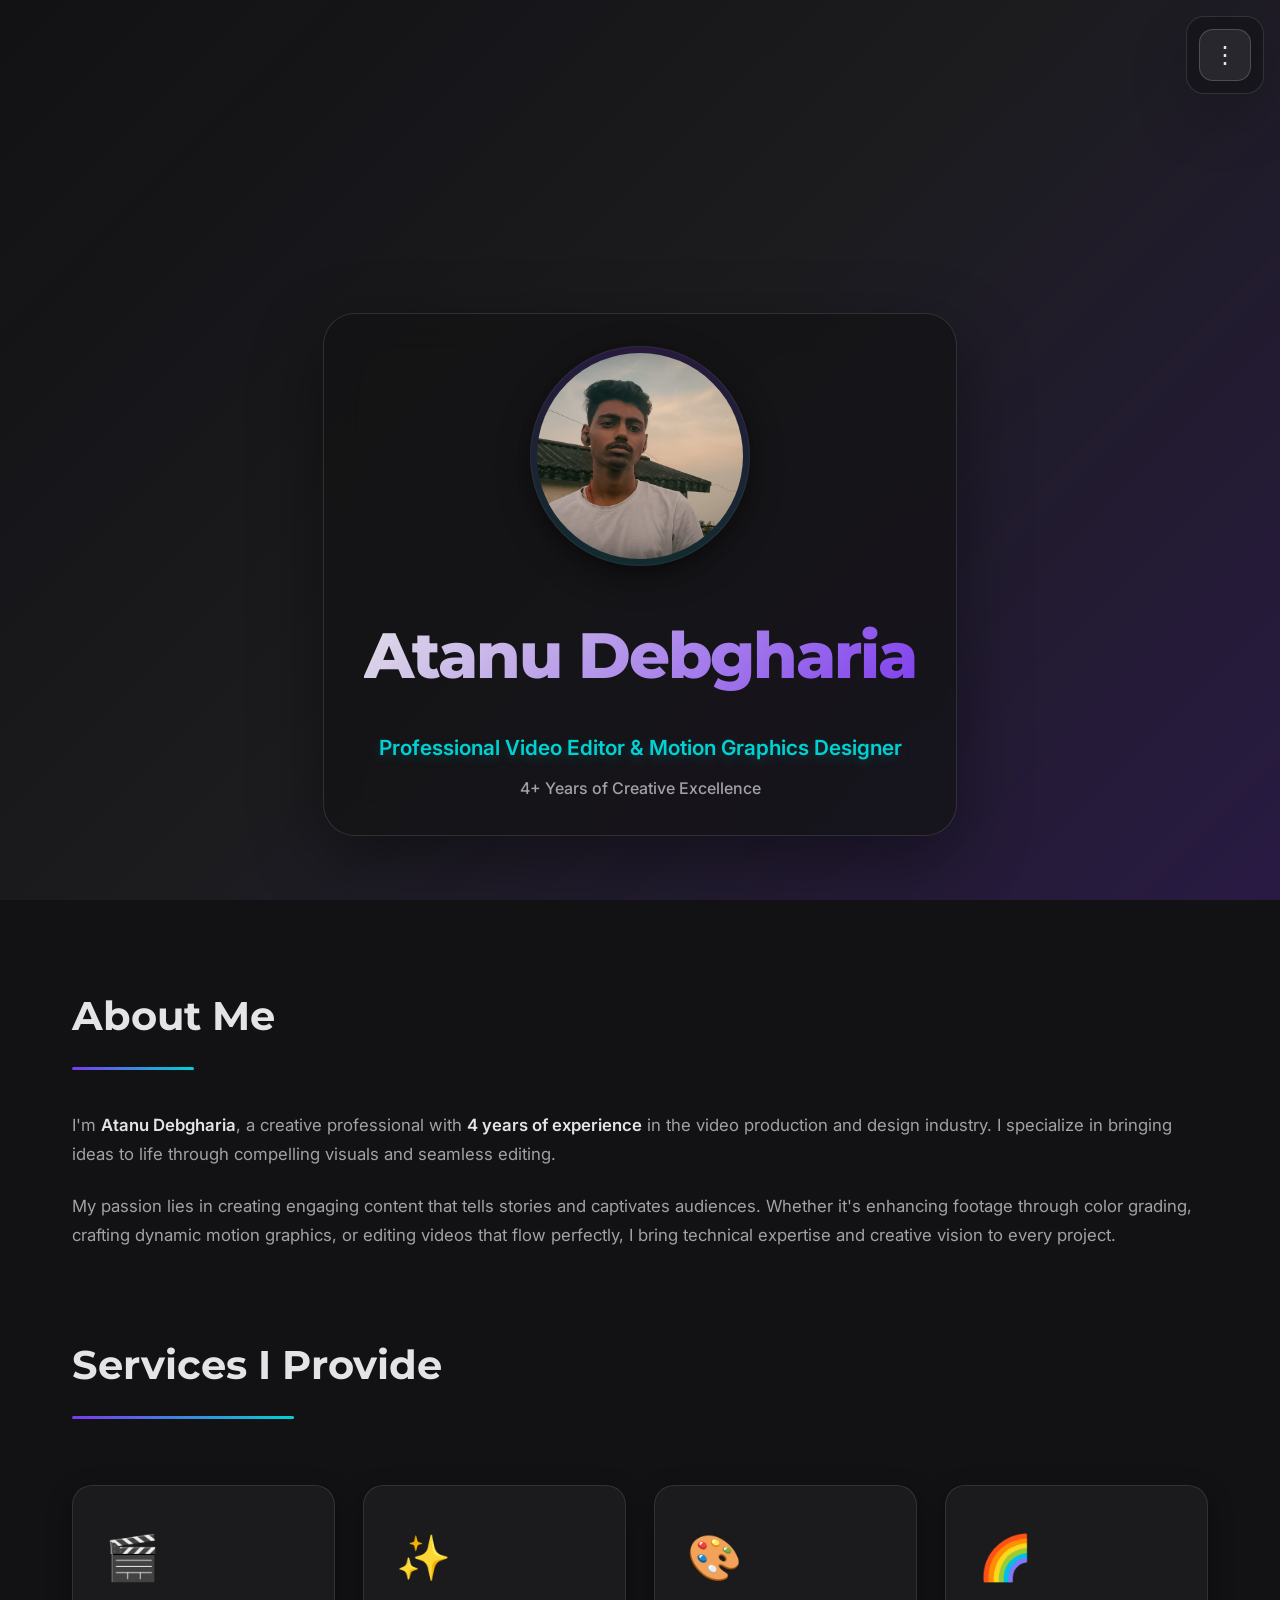
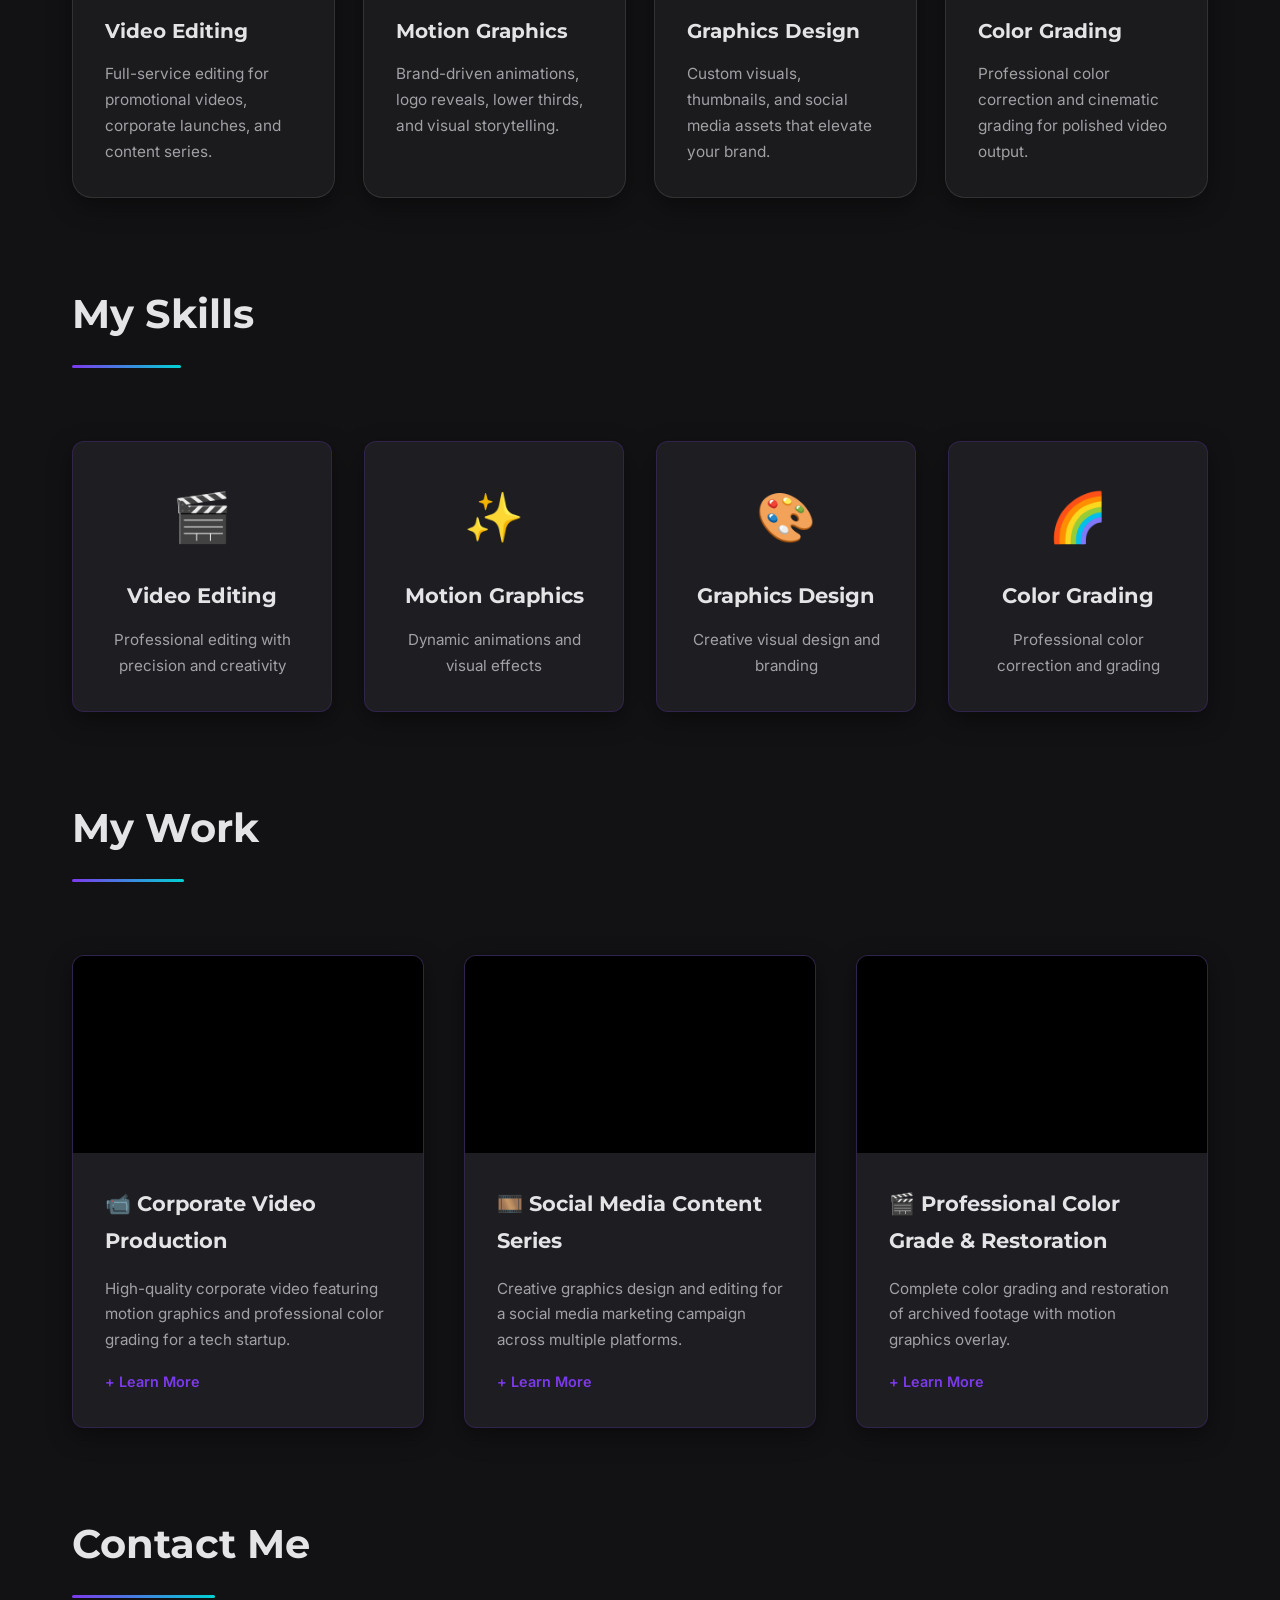
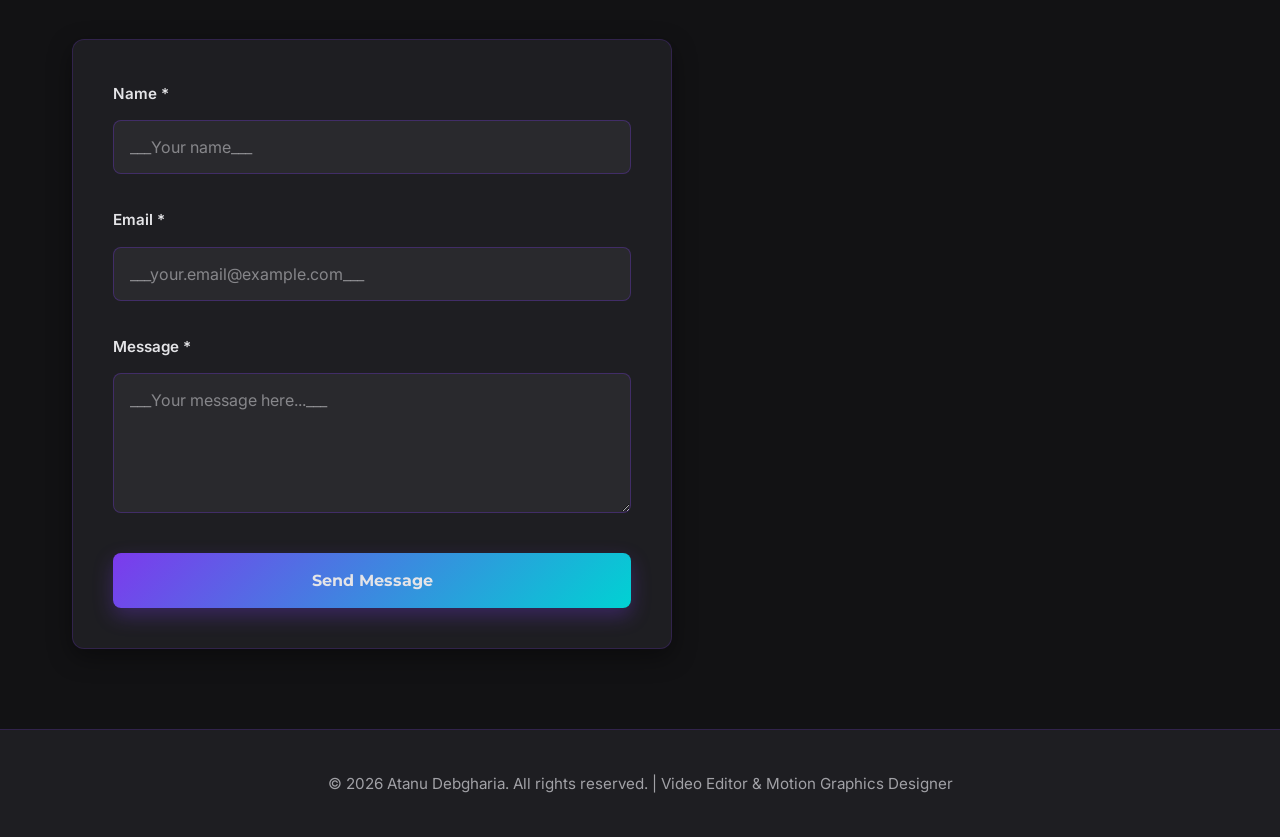
==== index.html @ eec4833a "Add files via upload" ====
<!DOCTYPE html>
<html lang="en">
<head>
    <meta charset="UTF-8">
    <meta name="viewport" content="width=device-width, initial-scale=1.0">
    <title>Atanu Debgharia | Video Editor & Motion Graphics Designer</title>
    <meta name="description" content="Atanu Debgharia is a professional video editor and motion graphics designer delivering corporate videos, social media content, color grading, and branding animations.">
    <meta name="keywords" content="video editor, motion graphics designer, color grading, video production, social media video, corporate video, branding animation">
    <meta name="robots" content="index, follow">
    <meta name="author" content="Atanu Debgharia">
    <link rel="canonical" href="https://example.com/">
    <meta property="og:title" content="Atanu Debgharia | Video Editor & Motion Graphics Designer">
    <meta property="og:description" content="Professional video editing, motion graphics, color grading and content creation for brands and businesses.">
    <meta property="og:type" content="website">
    <meta property="og:image" content="assets/dp.jpg">
    <meta name="twitter:card" content="summary_large_image">
    
    <script type="application/ld+json">
    {
        "@context": "https://schema.org",
        "@type": "Person",
        "name": "Atanu Debgharia",
        "jobTitle": "Video Editor & Motion Graphics Designer",
        "description": "Creative video editor specializing in motion graphics, color grading, and branded video content.",
        "image": "assets/dp.jpg",
        "url": "https://example.com/",
        "sameAs": []
    }
    </script>
    
    <!-- Google Fonts -->
    <link href="https://fonts.googleapis.com/css2?family=Montserrat:wght@600;700;800&family=Inter:wght@400;500;600;700&display=swap" rel="stylesheet">
    
    <!-- Stylesheet -->
    <link rel="stylesheet" href="styles.css">
</head>
<body>
    <!-- Hero Video Background -->
    <div class="hero-section">
        <video autoplay muted loop class="hero-video">
            <source src="https://videos.pexels.com/video-files/3571193/3571193-sd_640_360_30fps.mp4" type="video/mp4">
        </video>
        <div class="hero-overlay"></div>
        
        <!-- Glassmorphic Navigation Bar -->
        <div class="glass-nav">
            <button class="nav-toggle" aria-controls="navLinks" aria-expanded="false" aria-label="Open navigation menu">⋮</button>
            <div class="nav-links" id="navLinks">
                <a href="#about">About</a>
                <a href="#services">Services</a>
                <a href="#skills">Skills</a>
                <a href="#projects">Work</a>
                <a href="#contact">Contact</a>
            </div>
        </div>

        <!-- Header Content -->
        <header class="hero-header">
            <div class="dp-box">
                <img src="assets/dp.jpg" alt="Profile picture of Atanu Debgharia" id="profilePic" />
            </div>
            <h1>Atanu Debgharia</h1>
            <p class="header-subtitle">Professional Video Editor & Motion Graphics Designer</p>
            <p class="header-experience">4+ Years of Creative Excellence</p>
        </header>
    </div>

    <div class="container">
        <!-- About Section -->
        <section id="about">
            <h2>About Me</h2>
            <p>I'm <strong>Atanu Debgharia</strong>, a creative professional with <strong>4 years of experience</strong> in the video production and design industry. I specialize in bringing ideas to life through compelling visuals and seamless editing.</p>
            <p>My passion lies in creating engaging content that tells stories and captivates audiences. Whether it's enhancing footage through color grading, crafting dynamic motion graphics, or editing videos that flow perfectly, I bring technical expertise and creative vision to every project.</p>
        </section>

        <!-- Services Section -->
        <section id="services">
            <h2>Services I Provide</h2>
            <div class="services-grid">
                <div class="service-card">
                    <div class="service-icon">🎬</div>
                    <h3>Video Editing</h3>
                    <p>Full-service editing for promotional videos, corporate launches, and content series.</p>
                </div>
                <div class="service-card">
                    <div class="service-icon">✨</div>
                    <h3>Motion Graphics</h3>
                    <p>Brand-driven animations, logo reveals, lower thirds, and visual storytelling.</p>
                </div>
                <div class="service-card">
                    <div class="service-icon">🎨</div>
                    <h3>Graphics Design</h3>
                    <p>Custom visuals, thumbnails, and social media assets that elevate your brand.</p>
                </div>
                <div class="service-card">
                    <div class="service-icon">🌈</div>
                    <h3>Color Grading</h3>
                    <p>Professional color correction and cinematic grading for polished video output.</p>
                </div>
            </div>
        </section>

        <!-- Skills Section -->
        <section id="skills">
            <h2>My Skills</h2>
            <div class="skills-container">
                <div class="skill-card">
                    <div class="skill-icon">🎬</div>
                    <h3>Video Editing</h3>
                    <p>Professional editing with precision and creativity</p>
                </div>
                <div class="skill-card">
                    <div class="skill-icon">✨</div>
                    <h3>Motion Graphics</h3>
                    <p>Dynamic animations and visual effects</p>
                </div>
                <div class="skill-card">
                    <div class="skill-icon">🎨</div>
                    <h3>Graphics Design</h3>
                    <p>Creative visual design and branding</p>
                </div>
                <div class="skill-card">
                    <div class="skill-icon">🌈</div>
                    <h3>Color Grading</h3>
                    <p>Professional color correction and grading</p>
                </div>
            </div>
        </section>

        <!-- Projects Section -->
        <section id="projects">
            <h2>My Work</h2>
            <div class="projects-grid">
                <!-- Project 1 -->
                <div class="project" data-project-id="1">
                    <div class="project-thumbnail">
                        <video autoplay muted loop class="project-video">
                            <source src="https://videos.pexels.com/video-files/8473452/8473452-sd_640_360_30fps.mp4" type="video/mp4">
                        </video>
                        <div class="project-overlay">
                            <span class="play-icon">▶</span>
                        </div>
                    </div>
                    <div class="project-content">
                        <h3>📹 Corporate Video Production</h3>
                        <p>High-quality corporate video featuring motion graphics and professional color grading for a tech startup.</p>
                        <div class="project-expanded-content">
                            <p><strong>Services:</strong> Video Editing, Motion Graphics, Color Grading</p>
                            <p><strong>Duration:</strong> 2 minutes promotional video</p>
                            <p><strong>Result:</strong> Increased brand engagement by 45%</p>
                        </div>
                        <span class="project-toggle">+ Learn More</span>
                    </div>
                </div>

                <!-- Project 2 -->
                <div class="project" data-project-id="2">
                    <div class="project-thumbnail">
                        <video autoplay muted loop class="project-video">
                            <source src="https://videos.pexels.com/video-files/4413454/4413454-sd_640_360_30fps.mp4" type="video/mp4">
                        </video>
                        <div class="project-overlay">
                            <span class="play-icon">▶</span>
                        </div>
                    </div>
                    <div class="project-content">
                        <h3>🎞️ Social Media Content Series</h3>
                        <p>Creative graphics design and editing for a social media marketing campaign across multiple platforms.</p>
                        <div class="project-expanded-content">
                            <p><strong>Services:</strong> Graphics Design, Video Editing</p>
                            <p><strong>Platforms:</strong> Instagram, TikTok, YouTube</p>
                            <p><strong>Reach:</strong> 500K+ impressions across platforms</p>
                        </div>
                        <span class="project-toggle">+ Learn More</span>
                    </div>
                </div>

                <!-- Project 3 -->
                <div class="project" data-project-id="3">
                    <div class="project-thumbnail">
                        <video autoplay muted loop class="project-video">
                            <source src="https://videos.pexels.com/video-files/6624315/6624315-sd_640_360_30fps.mp4" type="video/mp4">
                        </video>
                        <div class="project-overlay">
                            <span class="play-icon">▶</span>
                        </div>
                    </div>
                    <div class="project-content">
                        <h3>🎬 Professional Color Grade & Restoration</h3>
                        <p>Complete color grading and restoration of archived footage with motion graphics overlay.</p>
                        <div class="project-expanded-content">
                            <p><strong>Services:</strong> Color Grading, Motion Graphics, Editing</p>
                            <p><strong>Challenge:</strong> Restoring old footage to modern standards</p>
                            <p><strong>Achievement:</strong> Successfully brought archival content to broadcast quality</p>
                        </div>
                        <span class="project-toggle">+ Learn More</span>
                    </div>
                </div>
            </div>
        </section>

        <!-- Contact Section -->
        <section id="contact">
            <h2>Contact Me</h2>
            <div class="contact-form">
                <div class="success-message" id="successMessage">
                    ✓ Thank you! Your message has been sent successfully.
                </div>
                <form id="contactForm">
                    <div class="form-group">
                        <label for="name">Name *</label>
                        <input type="text" id="name" name="name" required placeholder="___Your name___">
                    </div>
                    <div class="form-group">
                        <label for="email">Email *</label>
                        <input type="email" id="email" name="email" required placeholder="___your.email@example.com___">
                    </div>
                    <div class="form-group">
                        <label for="message">Message *</label>
                        <textarea id="message" name="message" required placeholder="___Your message here...___"></textarea>
                    </div>
                    <button type="submit" class="btn-submit">Send Message</button>
                </form>
            </div>
        </section>
    </div>

    <!-- Footer -->
    <footer>
        <p>&copy; <span id="currentYear"></span> Atanu Debgharia. All rights reserved. | Video Editor & Motion Graphics Designer</p>
    </footer>

    <!-- Scripts -->
    <script src="script.js"></script>
</body>
</html>
---- styles.css ----
/* ========================================
   GLOBAL STYLES & COLOR PALETTE
   ======================================== */

:root {
    --bg-primary: #121214;
    --bg-secondary: #1E1E22;
    --bg-tertiary: #2A2A2E;
    --text-primary: #E4E4E7;
    --text-secondary: #A1A1A6;
    --accent-purple: #7C3AED;
    --accent-coral: #FF4757;
    --accent-neon: #00D2D3;
    --shadow-sm: 0 4px 12px rgba(0, 0, 0, 0.3);
    --shadow-md: 0 8px 24px rgba(0, 0, 0, 0.4);
    --shadow-lg: 0 16px 40px rgba(0, 0, 0, 0.5);
}

* {
    margin: 0;
    padding: 0;
    box-sizing: border-box;
}

html {
    scroll-behavior: smooth;
}

body {
    font-family: 'Inter', sans-serif;
    line-height: 1.8;
    color: var(--text-primary);
    background: var(--bg-primary);
    min-height: 100vh;
    overflow-x: hidden;
}

/* ========================================
   HERO SECTION WITH VIDEO BACKGROUND
   ======================================== */

.hero-section {
    position: relative;
    height: 100vh;
    overflow: hidden;
    display: flex;
    flex-direction: column;
    justify-content: flex-end;
    align-items: center;
    padding-bottom: 4rem;
}

.hero-video {
    position: absolute;
    top: 0;
    left: 0;
    width: 100%;
    height: 100%;
    object-fit: cover;
    z-index: 1;
}

.hero-overlay {
    position: absolute;
    top: 0;
    left: 0;
    width: 100%;
    height: 100%;
    background: linear-gradient(135deg, rgba(18, 18, 20, 0.8) 0%, rgba(30, 30, 34, 0.85) 50%, rgba(124, 58, 237, 0.2) 100%);
    z-index: 2;
}

.hero-header {
    position: relative;
    z-index: 3;
    text-align: center;
    animation: fadeInUp 1s ease-out;
}

/* Profile DP box above the name */
.dp-box {
    width: 220px;
    height: 220px;
    border-radius: 50%;
    padding: 6px;
    margin: 0 auto 2rem auto;
    background: linear-gradient(180deg, rgba(124,58,237,0.18), rgba(0,210,211,0.12));
    box-shadow: 0 10px 30px rgba(0,0,0,0.5);
    display: flex;
    align-items: center;
    justify-content: center;
    border: 1px solid rgba(255,255,255,0.06);
}

.dp-box img {
    width: 100%;
    height: 100%;
    object-fit: cover;
    border-radius: 50%;
    display: block;
}

/* Fallback DP (initials) when image fails to load */
.dp-fallback {
    width: 100%;
    height: 100%;
    display: flex;
    align-items: center;
    justify-content: center;
    border-radius: 50%;
    font-family: 'Montserrat', sans-serif;
    color: var(--text-primary);
    font-weight: 800;
    font-size: 2.2rem;
    background: linear-gradient(135deg, rgba(124,58,237,0.14), rgba(0,210,211,0.08));
}

.hero-header h1 {
    font-family: 'Montserrat', sans-serif;
    font-size: 4rem;
    font-weight: 800;
    margin-bottom: 1rem;
    /* Restored original diagonal gradient per user preference */
    background: linear-gradient(135deg, #E4E4E7 0%, #7C3AED 100%);
    -webkit-background-clip: text;
    -webkit-text-fill-color: transparent;
    background-clip: text;
    letter-spacing: -2px;
}

.header-subtitle {
    font-size: 1.3rem;
    color: #00D2D3;
    margin-bottom: 0.5rem;
    font-weight: 600;
    text-shadow: 0 4px 12px rgba(0, 210, 211, 0.2);
}

.header-experience {
    font-size: 1rem;
    color: var(--text-secondary);
    font-weight: 500;
}

/* ========================================
   GLASSMORPHIC NAVIGATION BAR
   ======================================== */

.glass-nav {
    position: fixed;
    top: 1rem;
    right: 1rem;
    background: rgba(18, 18, 20, 0.55);
    backdrop-filter: blur(16px);
    -webkit-backdrop-filter: blur(16px);
    border: 1px solid rgba(255, 255, 255, 0.12);
    border-radius: 18px;
    padding: 0.75rem;
    z-index: 999;
    box-shadow: 0 24px 60px rgba(0, 0, 0, 0.16);
    animation: slideInRight 0.6s ease-out;
    display: inline-flex;
    flex-direction: column;
    align-items: flex-end;
    gap: 0.5rem;
}

.nav-toggle {
    background: rgba(255, 255, 255, 0.08);
    color: var(--text-primary);
    border: 1px solid rgba(255, 255, 255, 0.18);
    border-radius: 14px;
    width: 52px;
    height: 52px;
    display: grid;
    place-items: center;
    font-size: 1.5rem;
    cursor: pointer;
    transition: transform 0.2s ease, background 0.2s ease;
}

.nav-toggle:hover,
.nav-toggle:focus-visible {
    transform: scale(1.05);
    background: rgba(124, 58, 237, 0.15);
}

.nav-links {
    display: none;
    flex-direction: column;
    gap: 0.6rem;
    width: 220px;
    margin-top: 0.5rem;
}

.glass-nav.open .nav-links {
    display: flex;
}

.glass-nav.open .nav-toggle {
    background: rgba(124, 58, 237, 0.2);
}

.glass-nav a {
    color: var(--text-primary);
    text-decoration: none;
    font-weight: 600;
    font-size: 0.95rem;
    transition: all 0.25s ease;
    position: relative;
    text-shadow: 0 2px 4px rgba(0, 0, 0, 0.3);
    display: block;
    padding: 0.6rem 0.8rem;
    border-radius: 12px;
    width: 100%;
    text-align: left;
}

.glass-nav a:hover {
    color: #7C3AED;
    background: rgba(124, 58, 237, 0.08);
}

.glass-nav a::after {
    content: '';
    position: absolute;
    bottom: 8px;
    left: 0.9rem;
    width: 0;
    height: 2px;
    background: linear-gradient(90deg, #7C3AED, #00D2D3);
    transition: width 0.25s ease;
}

.glass-nav a:hover::after {
    width: calc(100% - 1.8rem);
}

.hero-header {
    position: relative;
    z-index: 3;
    text-align: center;
    animation: fadeInUp 1s ease-out;
    background: rgba(18, 18, 20, 0.72);
    border: 1px solid rgba(255, 255, 255, 0.12);
    padding: 2rem 2.5rem;
    border-radius: 32px;
    box-shadow: 0 24px 70px rgba(0, 0, 0, 0.4);
    backdrop-filter: blur(18px);
}

.hero-overlay {
    position: absolute;
    top: 0;
    left: 0;
    width: 100%;
    height: 100%;
    background: linear-gradient(135deg, rgba(18, 18, 20, 0.82) 0%, rgba(30, 30, 34, 0.88) 50%, rgba(124, 58, 237, 0.22) 100%);
    z-index: 2;
}

.services-grid {
    display: grid;
    grid-template-columns: repeat(auto-fit, minmax(240px, 1fr));
    gap: 1.75rem;
    margin-top: 1.5rem;
}

.service-card {
    background: rgba(255, 255, 255, 0.04);
    border: 1px solid rgba(255, 255, 255, 0.1);
    border-radius: 20px;
    padding: 2rem;
    box-shadow: var(--shadow-md);
    transition: transform 0.3s ease, border-color 0.3s ease, background 0.3s ease;
    backdrop-filter: blur(12px);
}

.service-card:hover {
    transform: translateY(-10px);
    border-color: rgba(124, 58, 237, 0.5);
    background: rgba(124, 58, 237, 0.08);
}

.service-icon {
    font-size: 2.75rem;
    margin-bottom: 1rem;
    display: inline-block;
}

.service-card h3 {
    font-family: 'Montserrat', sans-serif;
    color: var(--text-primary);
    margin-bottom: 0.75rem;
    font-size: 1.25rem;
}

.service-card p {
    color: var(--text-secondary);
    margin: 0;
    font-size: 0.96rem;
    line-height: 1.7;
}
    color: var(--text-primary);
    text-decoration: none;
    font-weight: 600;
    font-size: 0.95rem;
    transition: all 0.25s ease;
    position: relative;
    text-shadow: 0 2px 4px rgba(0, 0, 0, 0.3);
    display: block;
    padding: 0.25rem 0.6rem;
    border-radius: 8px;
    width: 100%;
    text-align: center;
}

.glass-nav a::after {
    content: '';
    position: absolute;
    bottom: 6px;
    left: 50%;
    transform: translateX(-50%);
    width: 0;
    height: 2px;
    background: linear-gradient(90deg, #7C3AED, #00D2D3);
    transition: width 0.25s ease;
}

.glass-nav a:hover {
    color: #7C3AED;
    transform: translateY(-2px);
    background: rgba(124, 58, 237, 0.06);
}

.glass-nav a:hover::after {
    width: 70%;
}

/* ========================================
   CONTAINER & SECTIONS
   ======================================== */

.container {
    max-width: 1200px;
    margin: 0 auto;
    padding: 0 2rem;
}

section {
    margin: 5rem 0;
    animation: fadeInUp 0.8s ease-out;
}

section h2 {
    font-family: 'Montserrat', sans-serif;
    font-size: 2.5rem;
    font-weight: 700;
    color: var(--text-primary);
    margin-bottom: 3.2rem; /* extra breathing room below heading */
    position: relative;
    display: inline-block;
    padding-bottom: 0.5rem;
}

section h2::after {
    content: '';
    position: absolute;
    bottom: -10px;
    left: 0;
    width: 60%;
    height: 3px;
    background: linear-gradient(90deg, #7C3AED, #00D2D3);
    border-radius: 2px;
}

section p {
    font-size: 1.05rem;
    line-height: 1.7; /* improved readability for paragraphs */
    margin-bottom: 1.5rem;
    color: var(--text-secondary);
}

section strong {
    color: var(--text-primary);
    font-weight: 600;
}

/* ========================================
   SKILLS SECTION
   ======================================== */

.skills-container {
    display: grid;
    grid-template-columns: repeat(auto-fit, minmax(250px, 1fr));
    gap: 2rem;
    margin-top: 2rem;
}

.skill-card {
    background: var(--bg-secondary);
    padding: 2rem;
    border-radius: 12px;
    box-shadow: var(--shadow-md);
    text-align: center;
    transition: all 0.3s cubic-bezier(0.34, 1.56, 0.64, 1);
    cursor: pointer;
    border: 1px solid rgba(124, 58, 237, 0.2);
    position: relative;
    overflow: hidden;
}

.skill-card::before {
    content: '';
    position: absolute;
    top: 0;
    left: 0;
    width: 100%;
    height: 3px;
    background: linear-gradient(90deg, #7C3AED, #00D2D3);
    transform: scaleX(0);
    transform-origin: left;
    transition: transform 0.3s ease;
}

.skill-card:hover::before {
    transform: scaleX(1);
}

.skill-card:hover {
    transform: translateY(-12px) scale(1.05);
    box-shadow: 0 20px 50px rgba(124, 58, 237, 0.3);
    background: linear-gradient(135deg, var(--bg-secondary) 0%, rgba(124, 58, 237, 0.1) 100%);
    border-color: rgba(124, 58, 237, 0.5);
}

.skill-icon {
    font-size: 3rem;
    margin-bottom: 1rem;
    display: inline-block;
}

.skill-card h3 {
    font-family: 'Montserrat', sans-serif;
    color: var(--text-primary);
    margin-bottom: 0.8rem;
    font-size: 1.3rem;
    font-weight: 700;
}

.skill-card p {
    color: var(--text-secondary);
    font-size: 0.95rem;
    margin: 0;
}

/* ========================================
   PROJECTS SECTION
   ======================================== */

.projects-grid {
    display: grid;
    grid-template-columns: repeat(auto-fit, minmax(350px, 1fr));
    gap: 2.5rem;
    margin-top: 2rem;
}

.project {
    background: var(--bg-secondary);
    border-radius: 12px;
    overflow: hidden;
    box-shadow: var(--shadow-md);
    transition: all 0.3s ease;
    cursor: pointer;
    border: 1px solid rgba(124, 58, 237, 0.2);
    display: flex;
    flex-direction: column;
}

.project:hover {
    transform: translateY(-8px);
    box-shadow: var(--shadow-lg);
    border-color: rgba(124, 58, 237, 0.5);
}

.project-thumbnail {
    position: relative;
    width: 100%;
    padding-bottom: 56.25%; /* 16:9 aspect ratio */
    overflow: hidden;
    background: #000;
}

.project-video {
    position: absolute;
    top: 0;
    left: 0;
    width: 100%;
    height: 100%;
    object-fit: cover;
    transition: transform 0.3s ease;
}

.project:hover .project-video {
    transform: scale(1.05);
}

.project-overlay {
    position: absolute;
    top: 0;
    left: 0;
    width: 100%;
    height: 100%;
    background: rgba(0, 0, 0, 0.5);
    display: flex;
    align-items: center;
    justify-content: center;
    opacity: 0;
    transition: opacity 0.3s ease;
}

.project:hover .project-overlay {
    opacity: 1;
}

.play-icon {
    font-size: 3rem;
    color: #7C3AED;
    text-shadow: 0 4px 12px rgba(124, 58, 237, 0.5);
}

.project-content {
    padding: 2rem;
    flex: 1;
    display: flex;
    flex-direction: column;
}

.project-content h3 {
    font-family: 'Montserrat', sans-serif;
    color: var(--text-primary);
    margin-bottom: 1rem;
    font-size: 1.3rem;
    font-weight: 700;
}

.project-content p {
    color: var(--text-secondary);
    margin-bottom: 1rem;
    font-size: 0.95rem;
}

.project-expanded-content {
    display: none;
    margin-top: 1rem;
    padding-top: 1rem;
    border-top: 1px solid rgba(124, 58, 237, 0.2);
    color: var(--text-secondary);
    animation: fadeInUp 0.3s ease-out;
}

.project.project-expanded .project-expanded-content {
    display: block;
}

.project-toggle {
    color: #7C3AED;
    font-weight: 600;
    cursor: pointer;
    transition: all 0.3s ease;
    font-size: 0.9rem;
    margin-top: auto;
    display: inline-block;
}

.project-toggle:hover {
    color: #00D2D3;
    transform: translateX(5px);
}

/* ========================================
   CONTACT FORM SECTION
   ======================================== */

.contact-form {
    background: var(--bg-secondary);
    padding: 2.5rem;
    border-radius: 12px;
    box-shadow: var(--shadow-md);
    max-width: 600px;
    border: 1px solid rgba(124, 58, 237, 0.2);
}

.form-group {
    margin-bottom: 2rem;
}

.form-group label {
    display: block;
    margin-bottom: 0.8rem;
    color: var(--text-primary);
    font-weight: 600;
    font-size: 0.95rem;
}

.form-group input,
.form-group textarea {
    width: 100%;
    padding: 1rem;
    border: 1px solid rgba(124, 58, 237, 0.3);
    border-radius: 8px;
    font-family: 'Inter', sans-serif;
    font-size: 1rem;
    transition: all 0.3s ease;
    background: rgba(255, 255, 255, 0.05);
    color: var(--text-primary);
}

.form-group input::placeholder,
.form-group textarea::placeholder {
    color: rgba(228, 228, 231, 0.5);
}

.form-group input:focus,
.form-group textarea:focus {
    outline: none;
    border-color: #7C3AED;
    background: rgba(124, 58, 237, 0.1);
    box-shadow: 0 0 0 3px rgba(124, 58, 237, 0.1);
}

.form-group textarea {
    resize: vertical;
    min-height: 140px;
}

.btn-submit {
    background: linear-gradient(135deg, #7C3AED 0%, #00D2D3 100%);
    color: var(--text-primary);
    padding: 1.1rem 2.5rem;
    border: none;
    border-radius: 8px;
    font-size: 1rem;
    font-weight: 700;
    font-family: 'Montserrat', sans-serif;
    cursor: pointer;
    transition: all 0.3s ease;
    width: 100%;
    box-shadow: 0 8px 20px rgba(124, 58, 237, 0.3);
}

.btn-submit:hover {
    transform: translateY(-3px);
    box-shadow: 0 12px 30px rgba(124, 58, 237, 0.4);
}

.btn-submit:active {
    transform: translateY(-1px);
}

/* ========================================
   SUCCESS MESSAGE
   ======================================== */

.success-message {
    background: linear-gradient(135deg, rgba(76, 175, 80, 0.2) 0%, rgba(0, 210, 211, 0.1) 100%);
    color: #4CAF50;
    padding: 1.2rem;
    border-radius: 8px;
    margin-bottom: 1.5rem;
    display: none;
    animation: slideDown 0.3s ease-out;
    border: 1px solid rgba(76, 175, 80, 0.3);
    border-left: 3px solid #4CAF50;
}

.success-message.show {
    display: block;
}

/* ========================================
   FOOTER
   ======================================== */

footer {
    background: var(--bg-secondary);
    color: var(--text-secondary);
    text-align: center;
    padding: 2.5rem;
    margin-top: 5rem;
    border-top: 1px solid rgba(124, 58, 237, 0.2);
    font-size: 0.95rem;
}

footer p {
    margin: 0;
}

footer a {
    color: #7C3AED;
    text-decoration: none;
    transition: color 0.3s ease;
}

footer a:hover {
    color: #00D2D3;
}

/* ========================================
   ANIMATIONS
   ======================================== */

@keyframes slideDown {
    from {
        opacity: 0;
        transform: translateY(-20px);
    }
    to {
        opacity: 1;
        transform: translateY(0);
    }
}

@keyframes fadeInUp {
    from {
        opacity: 0;
        transform: translateY(30px);
    }
    to {
        opacity: 1;
        transform: translateY(0);
    }
}

@keyframes slideInRight {
    from {
        opacity: 0;
        transform: translateX(50px);
    }
    to {
        opacity: 1;
        transform: translateX(0);
    }
}

/* ========================================
   RESPONSIVE DESIGN
   ======================================== */

@media (max-width: 1024px) {
    .hero-header h1 {
        font-size: 3rem;
    }

    .glass-nav {
        gap: 1.5rem;
        padding: 0.9rem 1.5rem;
    }

    .glass-nav a {
        font-size: 0.85rem;
    }

    section h2 {
        font-size: 2rem;
    }
}

@media (max-width: 768px) {
    .hero-section {
        padding-bottom: 2rem;
    }

    .hero-header h1 {
        font-size: 2rem;
    }

    .header-subtitle {
        font-size: 1.1rem;
    }

    .glass-nav {
        top: 1rem;
        right: 1rem;
        left: auto;
        transform: none;
        width: auto;
        padding: 0.75rem;
        flex-direction: column;
        align-items: flex-end;
        gap: 0.5rem;
        box-shadow: 0 18px 52px rgba(0, 0, 0, 0.16);
    }

    .nav-links {
        width: 200px;
    }

    .glass-nav a {
        font-size: 0.85rem;
        margin: 0;
    }

    .container {
        padding: 0 1.5rem;
    }

    section h2 {
        font-size: 1.8rem;
    }

    section h2::after {
        width: 40%;
    }

    .skills-container {
        grid-template-columns: repeat(2, 1fr);
        gap: 1.5rem;
    }

    .projects-grid {
        grid-template-columns: 1fr;
    }

    .contact-form {
        padding: 1.5rem;
    }

    .btn-submit {
        padding: 0.9rem 1.8rem;
    }
}

@media (max-width: 480px) {
    .hero-header h1 {
        font-size: 1.5rem;
        letter-spacing: -1px;
    }

    .header-subtitle {
        font-size: 0.95rem;
    }

    .header-experience {
        font-size: 0.85rem;
    }

    .glass-nav {
        top: 10px;
        right: 10px;
        padding: 0.6rem 0.8rem;
        gap: 0.8rem;
    }

    .glass-nav {
        flex-direction: row;
        transform: none;
        align-items: center;
        right: 10px;
    }

    .glass-nav a {
        font-size: 0.7rem;
        margin: 0;
    }

    section h2 {
        font-size: 1.4rem;
    }

    .skills-container {
        grid-template-columns: 1fr;
    }

    .skill-card {
        padding: 1.5rem;
    }

    .projects-grid {
        gap: 1.5rem;
    }

    .project-content {
        padding: 1.5rem;
    }

    .contact-form {
        padding: 1.2rem;
    }

    .form-group {
        margin-bottom: 1.5rem;
    }
}

/* ========================================
   PRINT STYLES
   ======================================== */

@media print {
    .glass-nav,
    .hero-video,
    .project-thumbnail {
        display: none;
    }

    body {
        background: white;
        color: black;
    }
}
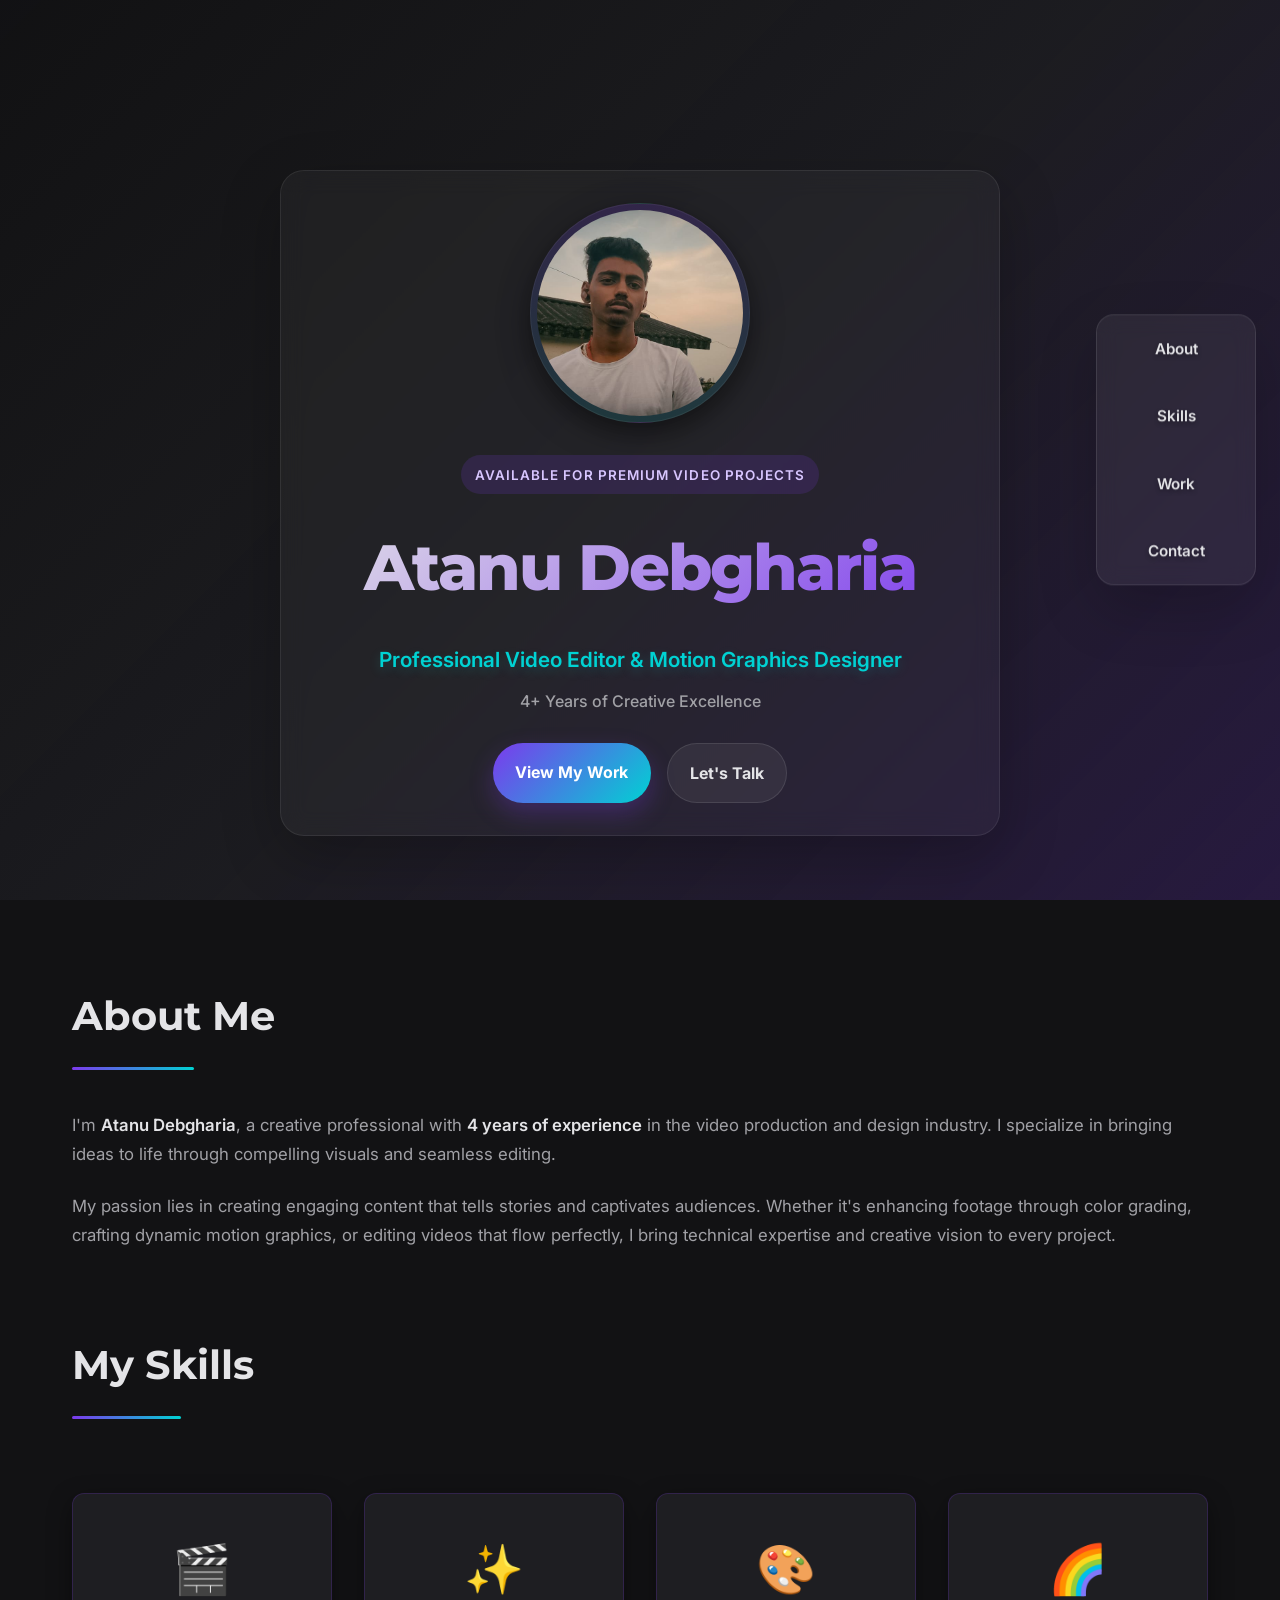
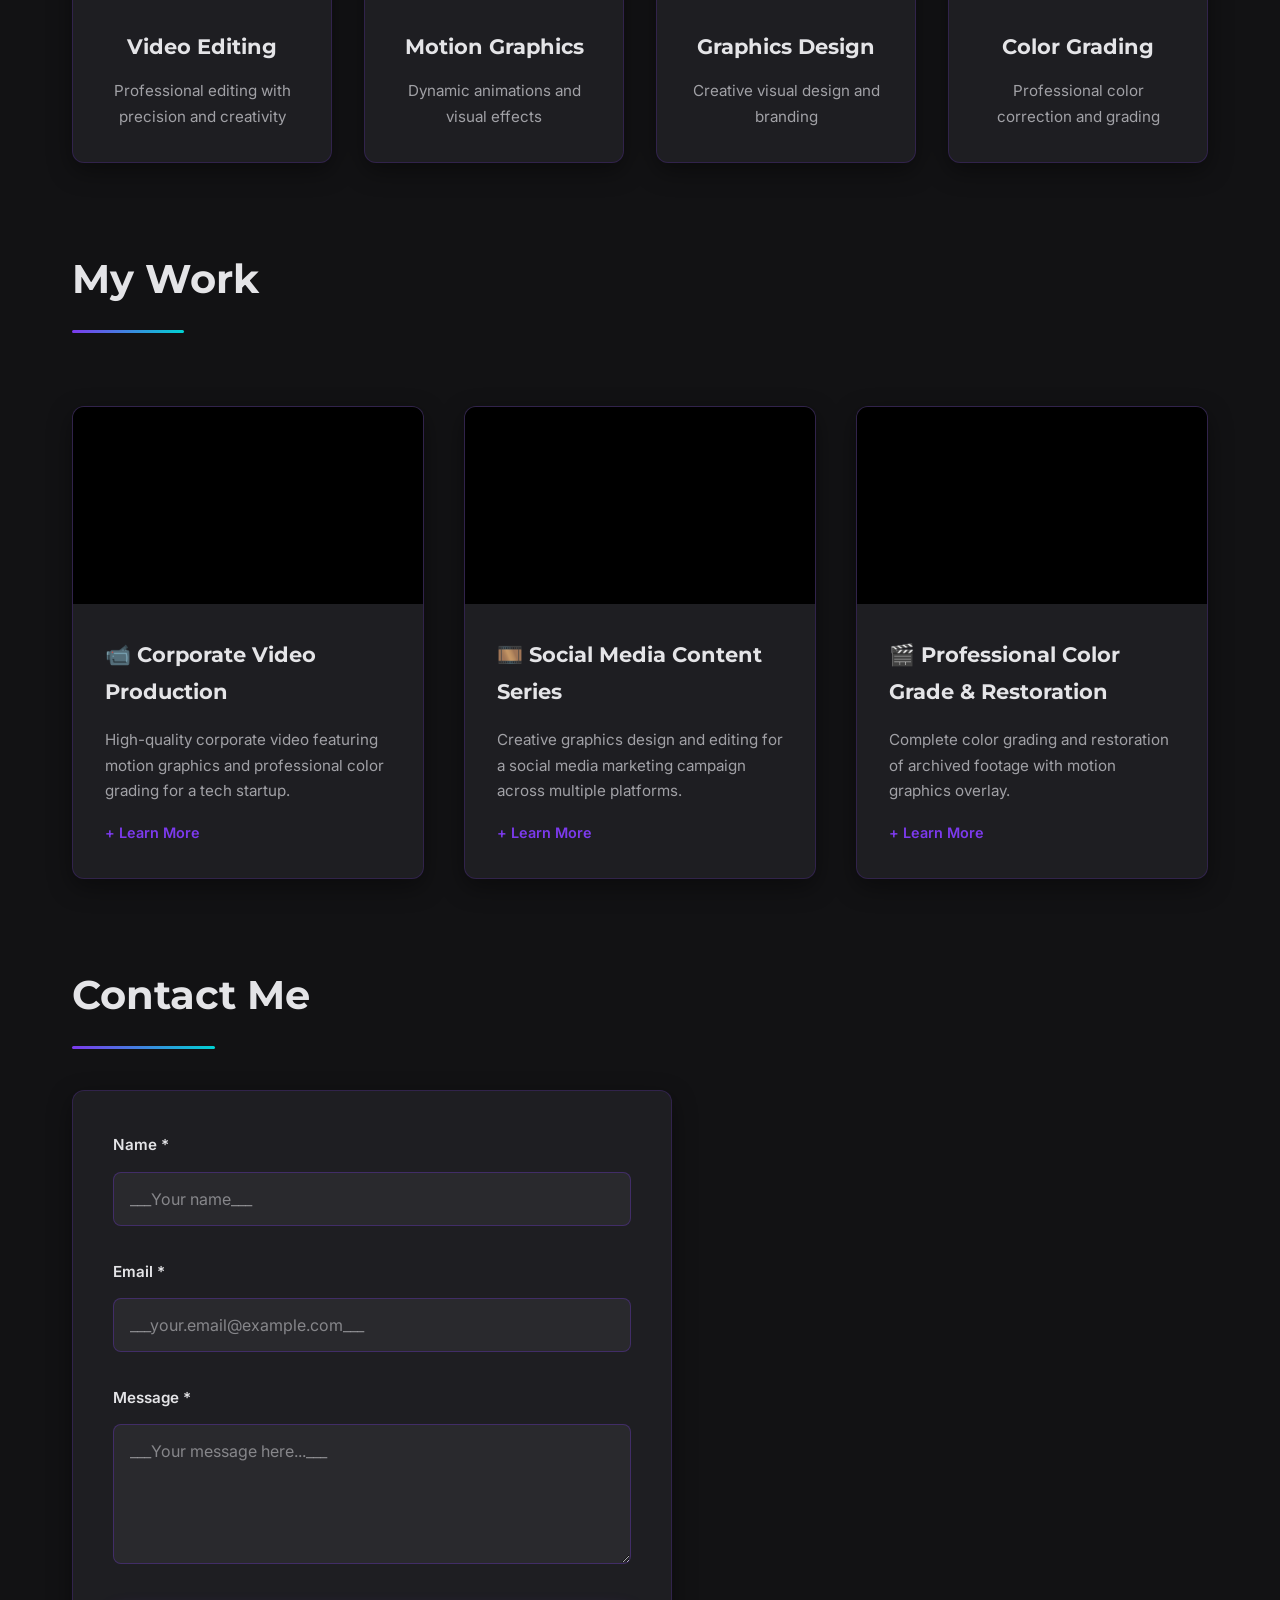
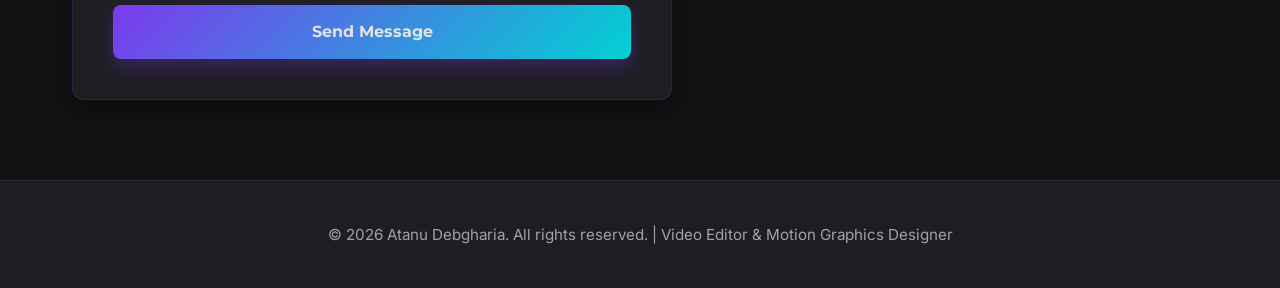
==== commit 3d3b0afe: "Add files via upload" ====
--- a/index.html
+++ b/index.html
@@ -3,30 +3,7 @@
 <head>
     <meta charset="UTF-8">
     <meta name="viewport" content="width=device-width, initial-scale=1.0">
-    <title>Atanu Debgharia | Video Editor & Motion Graphics Designer</title>
-    <meta name="description" content="Atanu Debgharia is a professional video editor and motion graphics designer delivering corporate videos, social media content, color grading, and branding animations.">
-    <meta name="keywords" content="video editor, motion graphics designer, color grading, video production, social media video, corporate video, branding animation">
-    <meta name="robots" content="index, follow">
-    <meta name="author" content="Atanu Debgharia">
-    <link rel="canonical" href="https://example.com/">
-    <meta property="og:title" content="Atanu Debgharia | Video Editor & Motion Graphics Designer">
-    <meta property="og:description" content="Professional video editing, motion graphics, color grading and content creation for brands and businesses.">
-    <meta property="og:type" content="website">
-    <meta property="og:image" content="assets/dp.jpg">
-    <meta name="twitter:card" content="summary_large_image">
-    
-    <script type="application/ld+json">
-    {
-        "@context": "https://schema.org",
-        "@type": "Person",
-        "name": "Atanu Debgharia",
-        "jobTitle": "Video Editor & Motion Graphics Designer",
-        "description": "Creative video editor specializing in motion graphics, color grading, and branded video content.",
-        "image": "assets/dp.jpg",
-        "url": "https://example.com/",
-        "sameAs": []
-    }
-    </script>
+    <title>Atanu Debgharia - Video Editor & Motion Graphics</title>
     
     <!-- Google Fonts -->
     <link href="https://fonts.googleapis.com/css2?family=Montserrat:wght@600;700;800&family=Inter:wght@400;500;600;700&display=swap" rel="stylesheet">
@@ -37,31 +14,32 @@
 <body>
     <!-- Hero Video Background -->
     <div class="hero-section">
-        <video autoplay muted loop class="hero-video">
-            <source src="https://videos.pexels.com/video-files/3571193/3571193-sd_640_360_30fps.mp4" type="video/mp4">
+        <video autoplay muted loop class="hero-video" playsinline>
+            <source src="" type="video/mp4">
         </video>
         <div class="hero-overlay"></div>
         
         <!-- Glassmorphic Navigation Bar -->
-        <div class="glass-nav">
-            <button class="nav-toggle" aria-controls="navLinks" aria-expanded="false" aria-label="Open navigation menu">⋮</button>
-            <div class="nav-links" id="navLinks">
-                <a href="#about">About</a>
-                <a href="#services">Services</a>
-                <a href="#skills">Skills</a>
-                <a href="#projects">Work</a>
-                <a href="#contact">Contact</a>
-            </div>
-        </div>
+        <nav class="glass-nav">
+            <a href="#about">About</a>
+            <a href="#skills">Skills</a>
+            <a href="#projects">Work</a>
+            <a href="#contact">Contact</a>
+        </nav>
 
         <!-- Header Content -->
         <header class="hero-header">
             <div class="dp-box">
                 <img src="assets/dp.jpg" alt="Profile picture of Atanu Debgharia" id="profilePic" />
             </div>
+            <div class="hero-badge">Available for premium video projects</div>
             <h1>Atanu Debgharia</h1>
             <p class="header-subtitle">Professional Video Editor & Motion Graphics Designer</p>
             <p class="header-experience">4+ Years of Creative Excellence</p>
+            <div class="hero-actions">
+                <a href="#projects" class="hero-btn hero-btn-primary">View My Work</a>
+                <a href="#contact" class="hero-btn hero-btn-secondary">Let's Talk</a>
+            </div>
         </header>
     </div>
 
@@ -71,33 +49,6 @@
             <h2>About Me</h2>
             <p>I'm <strong>Atanu Debgharia</strong>, a creative professional with <strong>4 years of experience</strong> in the video production and design industry. I specialize in bringing ideas to life through compelling visuals and seamless editing.</p>
             <p>My passion lies in creating engaging content that tells stories and captivates audiences. Whether it's enhancing footage through color grading, crafting dynamic motion graphics, or editing videos that flow perfectly, I bring technical expertise and creative vision to every project.</p>
-        </section>
-
-        <!-- Services Section -->
-        <section id="services">
-            <h2>Services I Provide</h2>
-            <div class="services-grid">
-                <div class="service-card">
-                    <div class="service-icon">🎬</div>
-                    <h3>Video Editing</h3>
-                    <p>Full-service editing for promotional videos, corporate launches, and content series.</p>
-                </div>
-                <div class="service-card">
-                    <div class="service-icon">✨</div>
-                    <h3>Motion Graphics</h3>
-                    <p>Brand-driven animations, logo reveals, lower thirds, and visual storytelling.</p>
-                </div>
-                <div class="service-card">
-                    <div class="service-icon">🎨</div>
-                    <h3>Graphics Design</h3>
-                    <p>Custom visuals, thumbnails, and social media assets that elevate your brand.</p>
-                </div>
-                <div class="service-card">
-                    <div class="service-icon">🌈</div>
-                    <h3>Color Grading</h3>
-                    <p>Professional color correction and cinematic grading for polished video output.</p>
-                </div>
-            </div>
         </section>
 
         <!-- Skills Section -->
@@ -134,8 +85,8 @@
                 <!-- Project 1 -->
                 <div class="project" data-project-id="1">
                     <div class="project-thumbnail">
-                        <video autoplay muted loop class="project-video">
-                            <source src="https://videos.pexels.com/video-files/8473452/8473452-sd_640_360_30fps.mp4" type="video/mp4">
+                        <video autoplay muted loop class="project-video" playsinline>
+                            <source src="" type="video/mp4">
                         </video>
                         <div class="project-overlay">
                             <span class="play-icon">▶</span>
@@ -156,8 +107,8 @@
                 <!-- Project 2 -->
                 <div class="project" data-project-id="2">
                     <div class="project-thumbnail">
-                        <video autoplay muted loop class="project-video">
-                            <source src="https://videos.pexels.com/video-files/4413454/4413454-sd_640_360_30fps.mp4" type="video/mp4">
+                        <video autoplay muted loop class="project-video" playsinline>
+                            <source src="" type="video/mp4">
                         </video>
                         <div class="project-overlay">
                             <span class="play-icon">▶</span>
@@ -178,8 +129,8 @@
                 <!-- Project 3 -->
                 <div class="project" data-project-id="3">
                     <div class="project-thumbnail">
-                        <video autoplay muted loop class="project-video">
-                            <source src="https://videos.pexels.com/video-files/6624315/6624315-sd_640_360_30fps.mp4" type="video/mp4">
+                        <video autoplay muted loop class="project-video" playsinline>
+                            <source src="" type="video/mp4">
                         </video>
                         <div class="project-overlay">
                             <span class="play-icon">▶</span>
--- a/styles.css
+++ b/styles.css
@@ -74,7 +74,65 @@
     position: relative;
     z-index: 3;
     text-align: center;
+    width: min(720px, calc(100% - 2rem));
+    padding: 2rem 1.5rem;
+    border-radius: 24px;
+    background: rgba(255, 255, 255, 0.04);
+    backdrop-filter: blur(12px);
+    -webkit-backdrop-filter: blur(12px);
+    border: 1px solid rgba(255, 255, 255, 0.08);
+    box-shadow: 0 20px 60px rgba(0, 0, 0, 0.24);
     animation: fadeInUp 1s ease-out;
+}
+
+.hero-badge {
+    display: inline-flex;
+    align-items: center;
+    padding: 0.45rem 0.85rem;
+    margin-bottom: 1rem;
+    border-radius: 999px;
+    background: rgba(124, 58, 237, 0.16);
+    color: #d8c6ff;
+    font-size: 0.84rem;
+    font-weight: 600;
+    letter-spacing: 0.08em;
+    text-transform: uppercase;
+}
+
+.hero-actions {
+    display: flex;
+    justify-content: center;
+    gap: 1rem;
+    flex-wrap: wrap;
+    margin-top: 1.75rem;
+}
+
+.hero-btn {
+    text-decoration: none;
+    padding: 0.9rem 1.4rem;
+    border-radius: 999px;
+    font-weight: 700;
+    transition: transform 0.25s ease, box-shadow 0.25s ease, background 0.25s ease;
+}
+
+.hero-btn:hover {
+    transform: translateY(-3px);
+}
+
+.hero-btn-primary {
+    background: linear-gradient(135deg, #7C3AED 0%, #00D2D3 100%);
+    color: white;
+    box-shadow: 0 10px 25px rgba(124, 58, 237, 0.28);
+}
+
+.hero-btn-secondary {
+    background: rgba(255, 255, 255, 0.06);
+    color: var(--text-primary);
+    border: 1px solid rgba(255, 255, 255, 0.1);
+}
+
+.hero-section.video-fallback {
+    background: radial-gradient(circle at top, rgba(124, 58, 237, 0.2), rgba(18, 18, 20, 1));
 }
 
 /* Profile DP box above the name */
@@ -148,159 +206,27 @@
 
 .glass-nav {
     position: fixed;
-    top: 1rem;
-    right: 1rem;
-    background: rgba(18, 18, 20, 0.55);
-    backdrop-filter: blur(16px);
-    -webkit-backdrop-filter: blur(16px);
-    border: 1px solid rgba(255, 255, 255, 0.12);
+    top: 50%;
+    right: 24px;
+    transform: translateY(-50%);
+    background: rgba(255, 255, 255, 0.06); /* glassmorphism base */
+    backdrop-filter: blur(10px);
+    -webkit-backdrop-filter: blur(10px);
+    border: 1px solid rgba(255, 255, 255, 0.1);
     border-radius: 18px;
-    padding: 0.75rem;
+    padding: 1rem 0.85rem;
     z-index: 999;
-    box-shadow: 0 24px 60px rgba(0, 0, 0, 0.16);
+    box-shadow: 0 24px 60px rgba(0, 0, 0, 0.18);
     animation: slideInRight 0.6s ease-out;
-    display: inline-flex;
+    display: flex;
     flex-direction: column;
-    align-items: flex-end;
-    gap: 0.5rem;
-}
-
-.nav-toggle {
-    background: rgba(255, 255, 255, 0.08);
-    color: var(--text-primary);
-    border: 1px solid rgba(255, 255, 255, 0.18);
-    border-radius: 14px;
-    width: 52px;
-    height: 52px;
-    display: grid;
-    place-items: center;
-    font-size: 1.5rem;
-    cursor: pointer;
-    transition: transform 0.2s ease, background 0.2s ease;
-}
-
-.nav-toggle:hover,
-.nav-toggle:focus-visible {
-    transform: scale(1.05);
-    background: rgba(124, 58, 237, 0.15);
-}
-
-.nav-links {
-    display: none;
-    flex-direction: column;
-    gap: 0.6rem;
-    width: 220px;
-    margin-top: 0.5rem;
-}
-
-.glass-nav.open .nav-links {
-    display: flex;
-}
-
-.glass-nav.open .nav-toggle {
-    background: rgba(124, 58, 237, 0.2);
+    gap: 1rem;
+    align-items: center;
+    min-width: 160px;
+    max-width: 220px;
 }
 
 .glass-nav a {
-    color: var(--text-primary);
-    text-decoration: none;
-    font-weight: 600;
-    font-size: 0.95rem;
-    transition: all 0.25s ease;
-    position: relative;
-    text-shadow: 0 2px 4px rgba(0, 0, 0, 0.3);
-    display: block;
-    padding: 0.6rem 0.8rem;
-    border-radius: 12px;
-    width: 100%;
-    text-align: left;
-}
-
-.glass-nav a:hover {
-    color: #7C3AED;
-    background: rgba(124, 58, 237, 0.08);
-}
-
-.glass-nav a::after {
-    content: '';
-    position: absolute;
-    bottom: 8px;
-    left: 0.9rem;
-    width: 0;
-    height: 2px;
-    background: linear-gradient(90deg, #7C3AED, #00D2D3);
-    transition: width 0.25s ease;
-}
-
-.glass-nav a:hover::after {
-    width: calc(100% - 1.8rem);
-}
-
-.hero-header {
-    position: relative;
-    z-index: 3;
-    text-align: center;
-    animation: fadeInUp 1s ease-out;
-    background: rgba(18, 18, 20, 0.72);
-    border: 1px solid rgba(255, 255, 255, 0.12);
-    padding: 2rem 2.5rem;
-    border-radius: 32px;
-    box-shadow: 0 24px 70px rgba(0, 0, 0, 0.4);
-    backdrop-filter: blur(18px);
-}
-
-.hero-overlay {
-    position: absolute;
-    top: 0;
-    left: 0;
-    width: 100%;
-    height: 100%;
-    background: linear-gradient(135deg, rgba(18, 18, 20, 0.82) 0%, rgba(30, 30, 34, 0.88) 50%, rgba(124, 58, 237, 0.22) 100%);
-    z-index: 2;
-}
-
-.services-grid {
-    display: grid;
-    grid-template-columns: repeat(auto-fit, minmax(240px, 1fr));
-    gap: 1.75rem;
-    margin-top: 1.5rem;
-}
-
-.service-card {
-    background: rgba(255, 255, 255, 0.04);
-    border: 1px solid rgba(255, 255, 255, 0.1);
-    border-radius: 20px;
-    padding: 2rem;
-    box-shadow: var(--shadow-md);
-    transition: transform 0.3s ease, border-color 0.3s ease, background 0.3s ease;
-    backdrop-filter: blur(12px);
-}
-
-.service-card:hover {
-    transform: translateY(-10px);
-    border-color: rgba(124, 58, 237, 0.5);
-    background: rgba(124, 58, 237, 0.08);
-}
-
-.service-icon {
-    font-size: 2.75rem;
-    margin-bottom: 1rem;
-    display: inline-block;
-}
-
-.service-card h3 {
-    font-family: 'Montserrat', sans-serif;
-    color: var(--text-primary);
-    margin-bottom: 0.75rem;
-    font-size: 1.25rem;
-}
-
-.service-card p {
-    color: var(--text-secondary);
-    margin: 0;
-    font-size: 0.96rem;
-    line-height: 1.7;
-}
     color: var(--text-primary);
     text-decoration: none;
     font-weight: 600;
@@ -327,13 +253,20 @@
     transition: width 0.25s ease;
 }
 
+.glass-nav a.active {
+    color: #ffffff;
+    background: rgba(124, 58, 237, 0.24);
+    box-shadow: inset 0 0 0 1px rgba(255, 255, 255, 0.08);
+}
+
 .glass-nav a:hover {
-    color: #7C3AED;
+    color: #ffffff;
     transform: translateY(-2px);
-    background: rgba(124, 58, 237, 0.06);
-}
-
-.glass-nav a:hover::after {
+    background: rgba(124, 58, 237, 0.12);
+}
+
+.glass-nav a:hover::after,
+.glass-nav a.active::after {
     width: 70%;
 }
 
@@ -350,6 +283,7 @@
 section {
     margin: 5rem 0;
     animation: fadeInUp 0.8s ease-out;
+    scroll-margin-top: 110px;
 }
 
 section h2 {
@@ -781,19 +715,18 @@
 
     .glass-nav {
         top: 1rem;
-        right: 1rem;
-        left: auto;
-        transform: none;
-        width: auto;
-        padding: 0.75rem;
-        flex-direction: column;
-        align-items: flex-end;
-        gap: 0.5rem;
+        left: 50%;
+        right: auto;
+        transform: translateX(-50%);
+        width: calc(100% - 2rem);
+        max-width: 680px;
+        padding: 0.85rem 1rem;
+        flex-wrap: wrap;
+        gap: 0.75rem;
+        flex-direction: row;
+        justify-content: center;
+        align-items: center;
         box-shadow: 0 18px 52px rgba(0, 0, 0, 0.16);
-    }
-
-    .nav-links {
-        width: 200px;
     }
 
     .glass-nav a {
@@ -897,6 +830,18 @@
    PRINT STYLES
    ======================================== */
 
+@media (prefers-reduced-motion: reduce) {
+    html {
+        scroll-behavior: auto;
+    }
+
+    *, *::before, *::after {
+        animation-duration: 0.01ms !important;
+        animation-iteration-count: 1 !important;
+        transition-duration: 0.01ms !important;
+    }
+}
+
 @media print {
     .glass-nav,
     .hero-video,
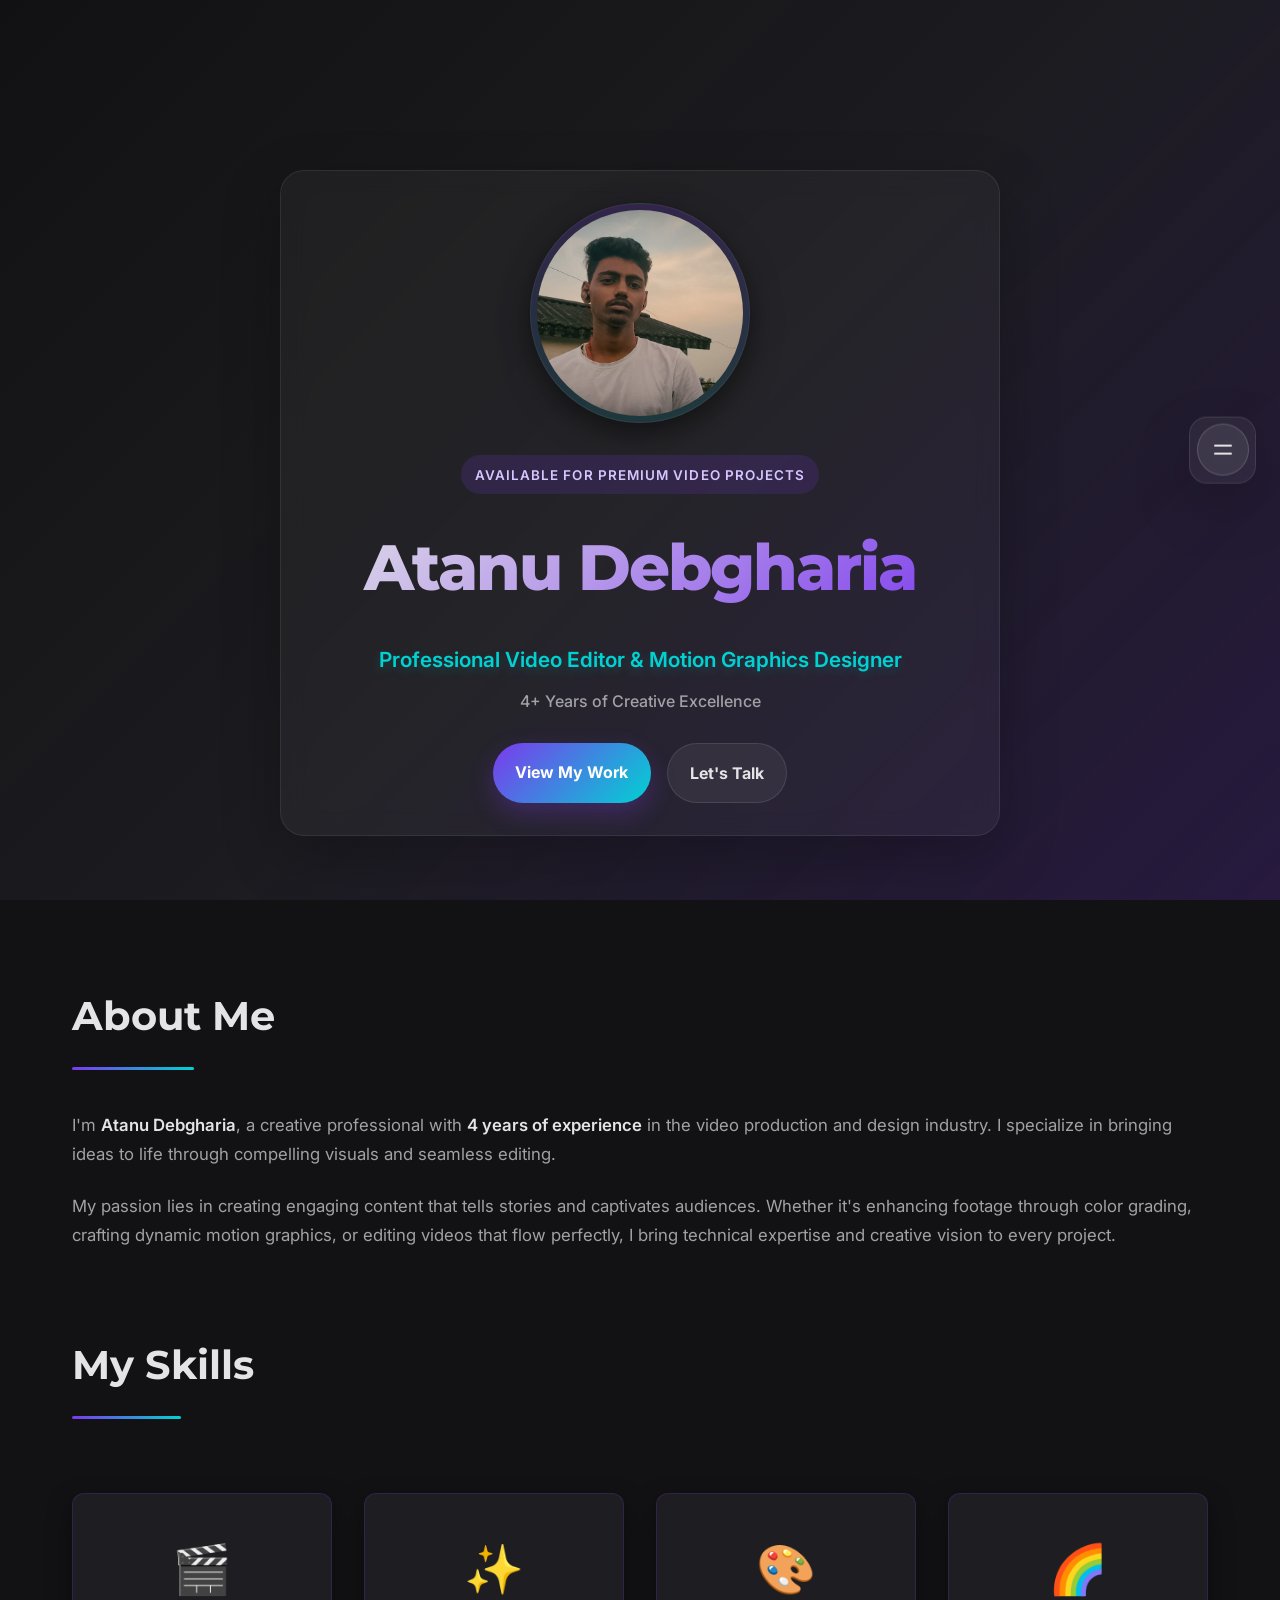
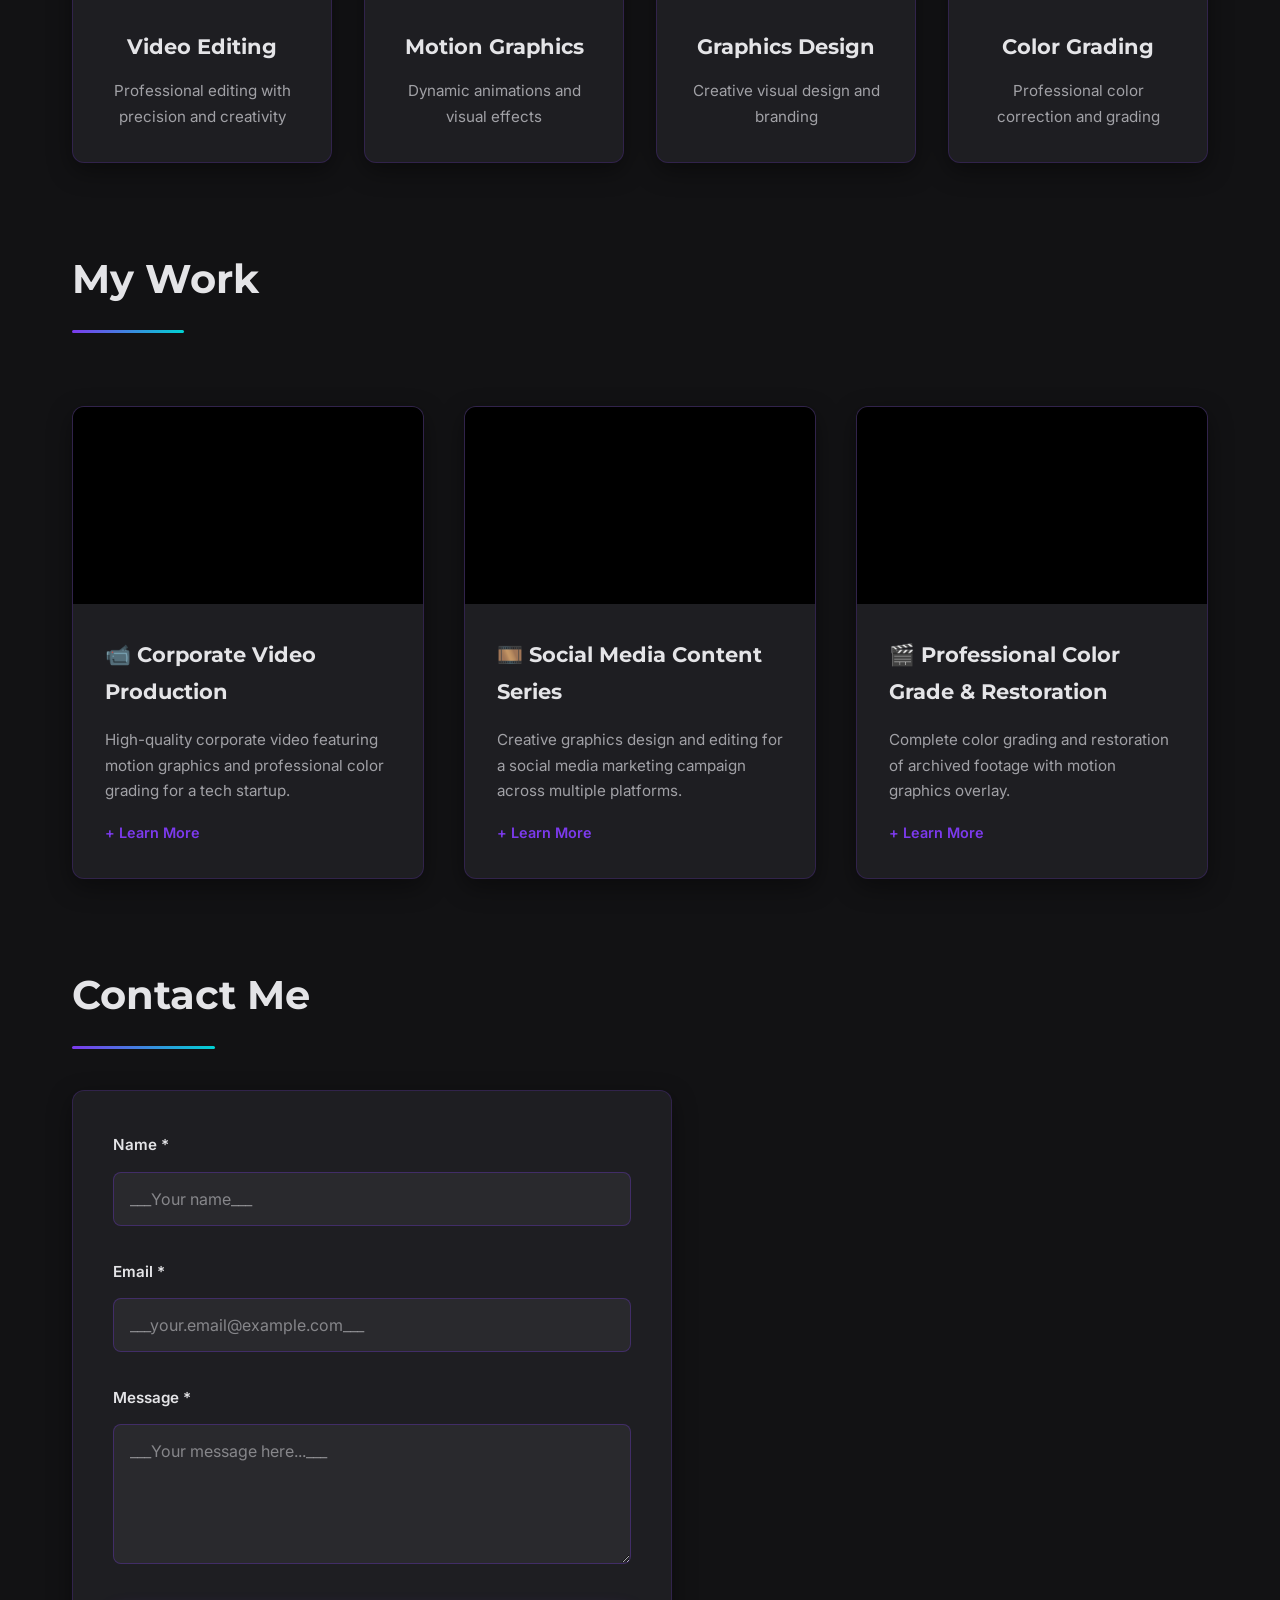
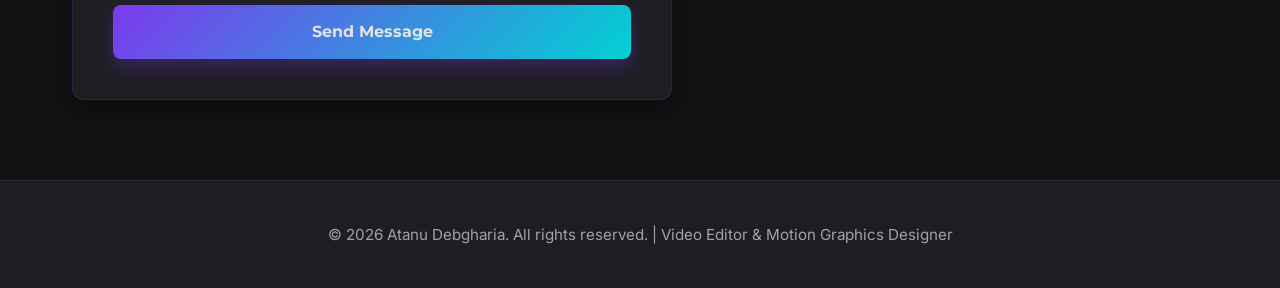
==== commit 787c5783: "Add files via upload" ====
--- a/index.html
+++ b/index.html
@@ -9,7 +9,7 @@
     <link href="https://fonts.googleapis.com/css2?family=Montserrat:wght@600;700;800&family=Inter:wght@400;500;600;700&display=swap" rel="stylesheet">
     
     <!-- Stylesheet -->
-    <link rel="stylesheet" href="styles.css">
+    <link rel="stylesheet" href="./styles.css">
 </head>
 <body>
     <!-- Hero Video Background -->
@@ -21,16 +21,24 @@
         
         <!-- Glassmorphic Navigation Bar -->
         <nav class="glass-nav">
-            <a href="#about">About</a>
-            <a href="#skills">Skills</a>
-            <a href="#projects">Work</a>
-            <a href="#contact">Contact</a>
+            <button type="button" class="nav-menu-btn" aria-expanded="false" aria-controls="navDropdown" aria-label="Open navigation menu">
+                <span class="nav-menu-icon">
+                    <span class="nav-menu-line line-1"></span>
+                    <span class="nav-menu-line line-2"></span>
+                </span>
+            </button>
+            <div class="nav-dropdown" id="navDropdown" aria-hidden="true">
+                <a href="#about">About</a>
+                <a href="#skills">Skills</a>
+                <a href="#projects">Work</a>
+                <a href="#contact">Contact</a>
+            </div>
         </nav>
 
         <!-- Header Content -->
         <header class="hero-header">
             <div class="dp-box">
-                <img src="assets/dp.jpg" alt="Profile picture of Atanu Debgharia" id="profilePic" />
+                <img src="./assets/dp.jpg" alt="Profile picture of Atanu Debgharia" id="profilePic" />
             </div>
             <div class="hero-badge">Available for premium video projects</div>
             <h1>Atanu Debgharia</h1>
@@ -182,6 +190,6 @@
     </footer>
 
     <!-- Scripts -->
-    <script src="script.js"></script>
+    <script src="./script.js"></script>
 </body>
 </html>
--- a/styles.css
+++ b/styles.css
@@ -209,21 +209,124 @@
     top: 50%;
     right: 24px;
     transform: translateY(-50%);
-    background: rgba(255, 255, 255, 0.06); /* glassmorphism base */
+    background: rgba(255, 255, 255, 0.06);
     backdrop-filter: blur(10px);
     -webkit-backdrop-filter: blur(10px);
     border: 1px solid rgba(255, 255, 255, 0.1);
     border-radius: 18px;
-    padding: 1rem 0.85rem;
+    padding: 0.4rem;
     z-index: 999;
     box-shadow: 0 24px 60px rgba(0, 0, 0, 0.18);
     animation: slideInRight 0.6s ease-out;
     display: flex;
-    flex-direction: column;
-    gap: 1rem;
+    justify-content: flex-end;
+    align-items: flex-start;
+    min-width: auto;
+    max-width: none;
+}
+
+.nav-menu-btn {
+    background: rgba(255, 255, 255, 0.08);
+    border: 1px solid rgba(255, 255, 255, 0.16);
+    border-radius: 50%;
+    width: 52px;
+    height: 52px;
+    display: inline-flex;
     align-items: center;
-    min-width: 160px;
-    max-width: 220px;
+    justify-content: center;
+    color: var(--text-primary);
+    cursor: pointer;
+    font-size: 1.4rem;
+    transition: transform 0.2s ease, background 0.2s ease, box-shadow 0.2s ease;
+}
+
+.nav-menu-btn:hover,
+.nav-menu-btn:focus {
+    transform: scale(1.05);
+    background: rgba(255, 255, 255, 0.14);
+}
+
+.nav-menu-btn:focus {
+    outline: none;
+    box-shadow: 0 0 0 3px rgba(124, 58, 237, 0.18);
+}
+
+.nav-menu-icon {
+    position: relative;
+    display: inline-flex;
+    width: 18px;
+    height: 18px;
+    align-items: center;
+    justify-content: center;
+}
+
+.nav-menu-line {
+    position: absolute;
+    width: 18px;
+    height: 2px;
+    background: var(--text-primary);
+    border-radius: 999px;
+    transition: transform 0.25s ease, opacity 0.25s ease;
+}
+
+.nav-menu-line.line-1 {
+    top: 4px;
+}
+
+.nav-menu-line.line-2 {
+    bottom: 4px;
+}
+
+.nav-menu-btn.open .nav-menu-line.line-1 {
+    transform: translateY(6px) rotate(45deg);
+}
+
+.nav-menu-btn.open .nav-menu-line.line-2 {
+    transform: translateY(-6px) rotate(-45deg);
+}
+
+.nav-dropdown {
+    position: absolute;
+    top: calc(100% + 0.75rem);
+    right: 0;
+    width: min(220px, calc(100vw - 2rem));
+    background: rgba(18, 18, 20, 0.96);
+    backdrop-filter: blur(16px);
+    border: 1px solid rgba(255, 255, 255, 0.12);
+    border-radius: 18px;
+    box-shadow: 0 24px 60px rgba(0, 0, 0, 0.24);
+    padding: 0.5rem 0;
+    display: none;
+    z-index: 1000;
+}
+
+.nav-dropdown.open {
+    display: block;
+}
+
+.nav-dropdown::before {
+    content: '';
+    position: absolute;
+    top: -8px;
+    right: 18px;
+    width: 14px;
+    height: 14px;
+    background: rgba(18, 18, 20, 0.96);
+    transform: rotate(45deg);
+    border-left: 1px solid rgba(255, 255, 255, 0.08);
+    border-top: 1px solid rgba(255, 255, 255, 0.08);
+}
+
+.nav-dropdown a {
+    padding: 0.95rem 1.1rem;
+    width: 100%;
+    text-align: left;
+    border-radius: 12px;
+    margin: 0.2rem 0;
+}
+
+.nav-dropdown a:hover {
+    background: rgba(124, 58, 237, 0.12);
 }
 
 .glass-nav a {
@@ -715,22 +818,16 @@
 
     .glass-nav {
         top: 1rem;
-        left: 50%;
-        right: auto;
-        transform: translateX(-50%);
-        width: calc(100% - 2rem);
-        max-width: 680px;
-        padding: 0.85rem 1rem;
-        flex-wrap: wrap;
-        gap: 0.75rem;
-        flex-direction: row;
-        justify-content: center;
-        align-items: center;
+        right: 1rem;
+        left: auto;
+        transform: none;
+        width: auto;
+        padding: 0.4rem;
         box-shadow: 0 18px 52px rgba(0, 0, 0, 0.16);
     }
 
     .glass-nav a {
-        font-size: 0.85rem;
+        font-size: 0.95rem;
         margin: 0;
     }
 
@@ -781,15 +878,11 @@
     .glass-nav {
         top: 10px;
         right: 10px;
-        padding: 0.6rem 0.8rem;
-        gap: 0.8rem;
-    }
-
-    .glass-nav {
+        padding: 0.3rem;
+        gap: 0;
         flex-direction: row;
         transform: none;
         align-items: center;
-        right: 10px;
     }
 
     .glass-nav a {
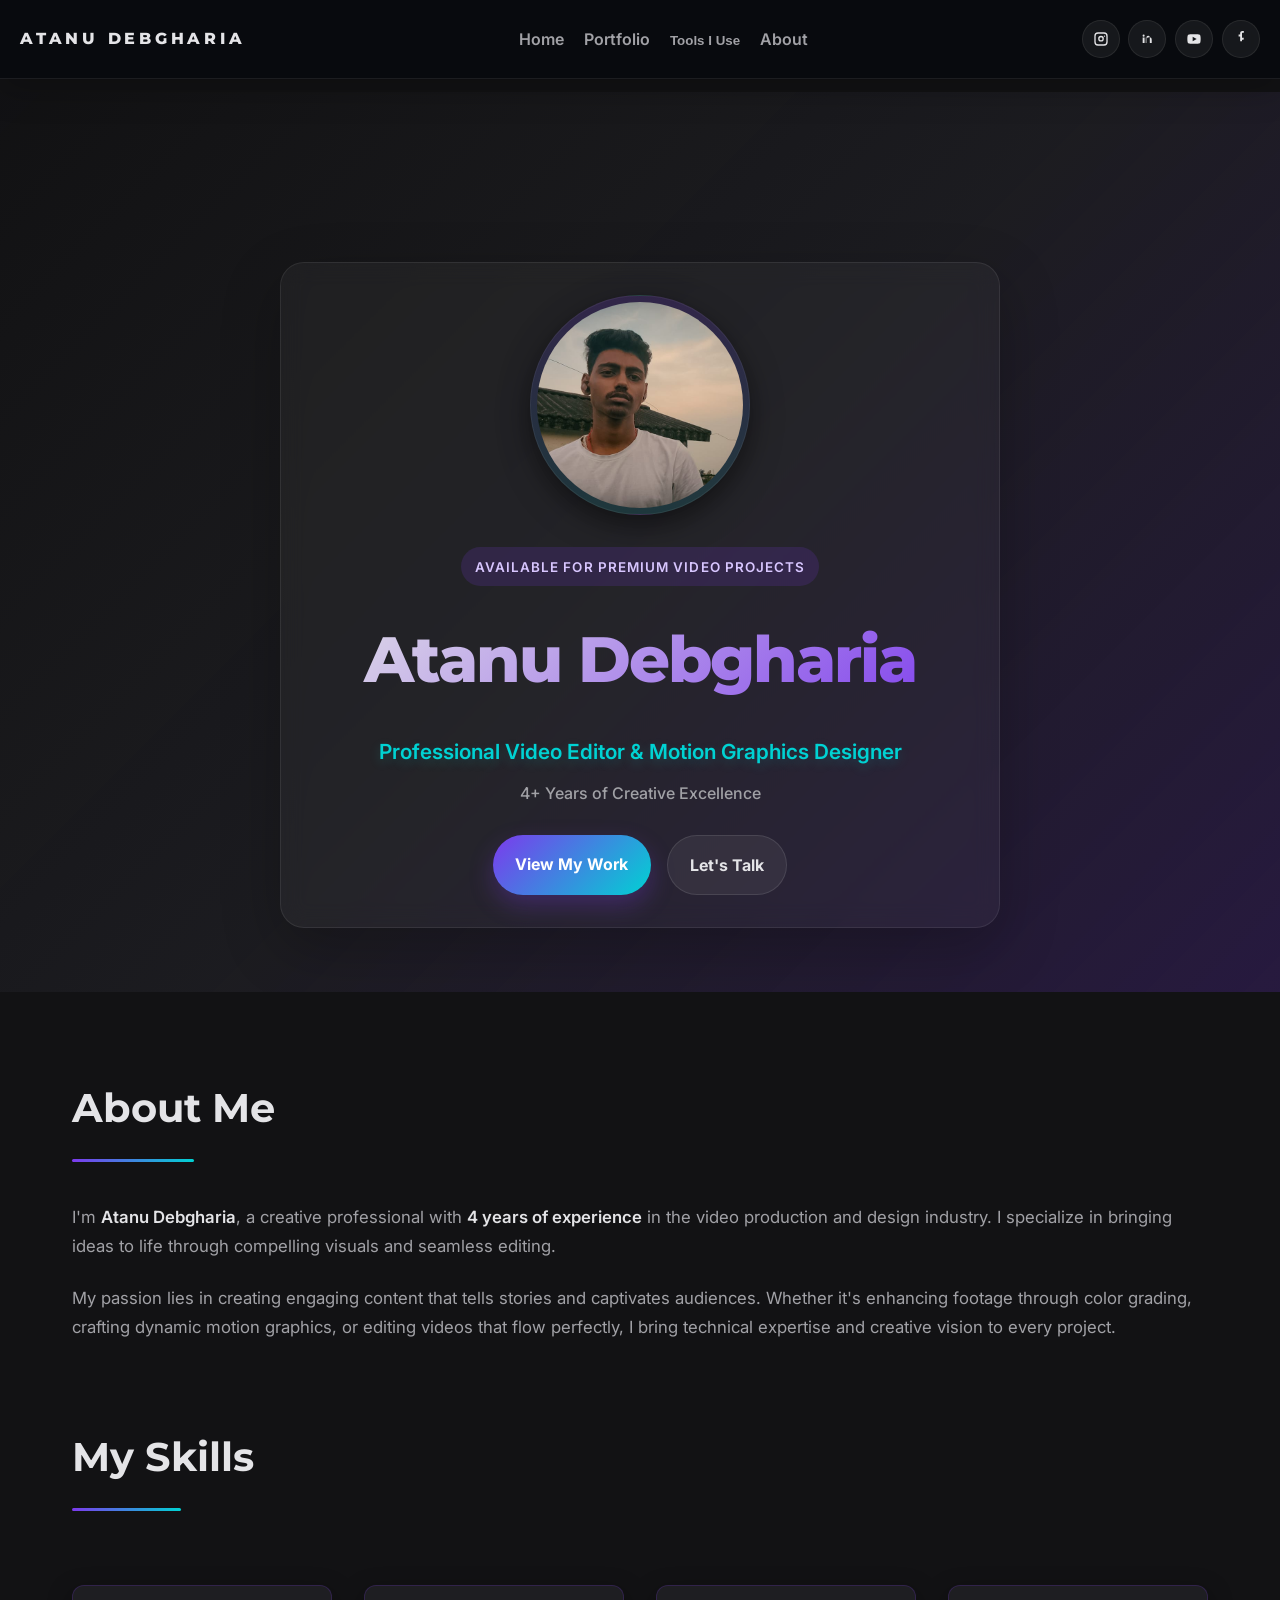
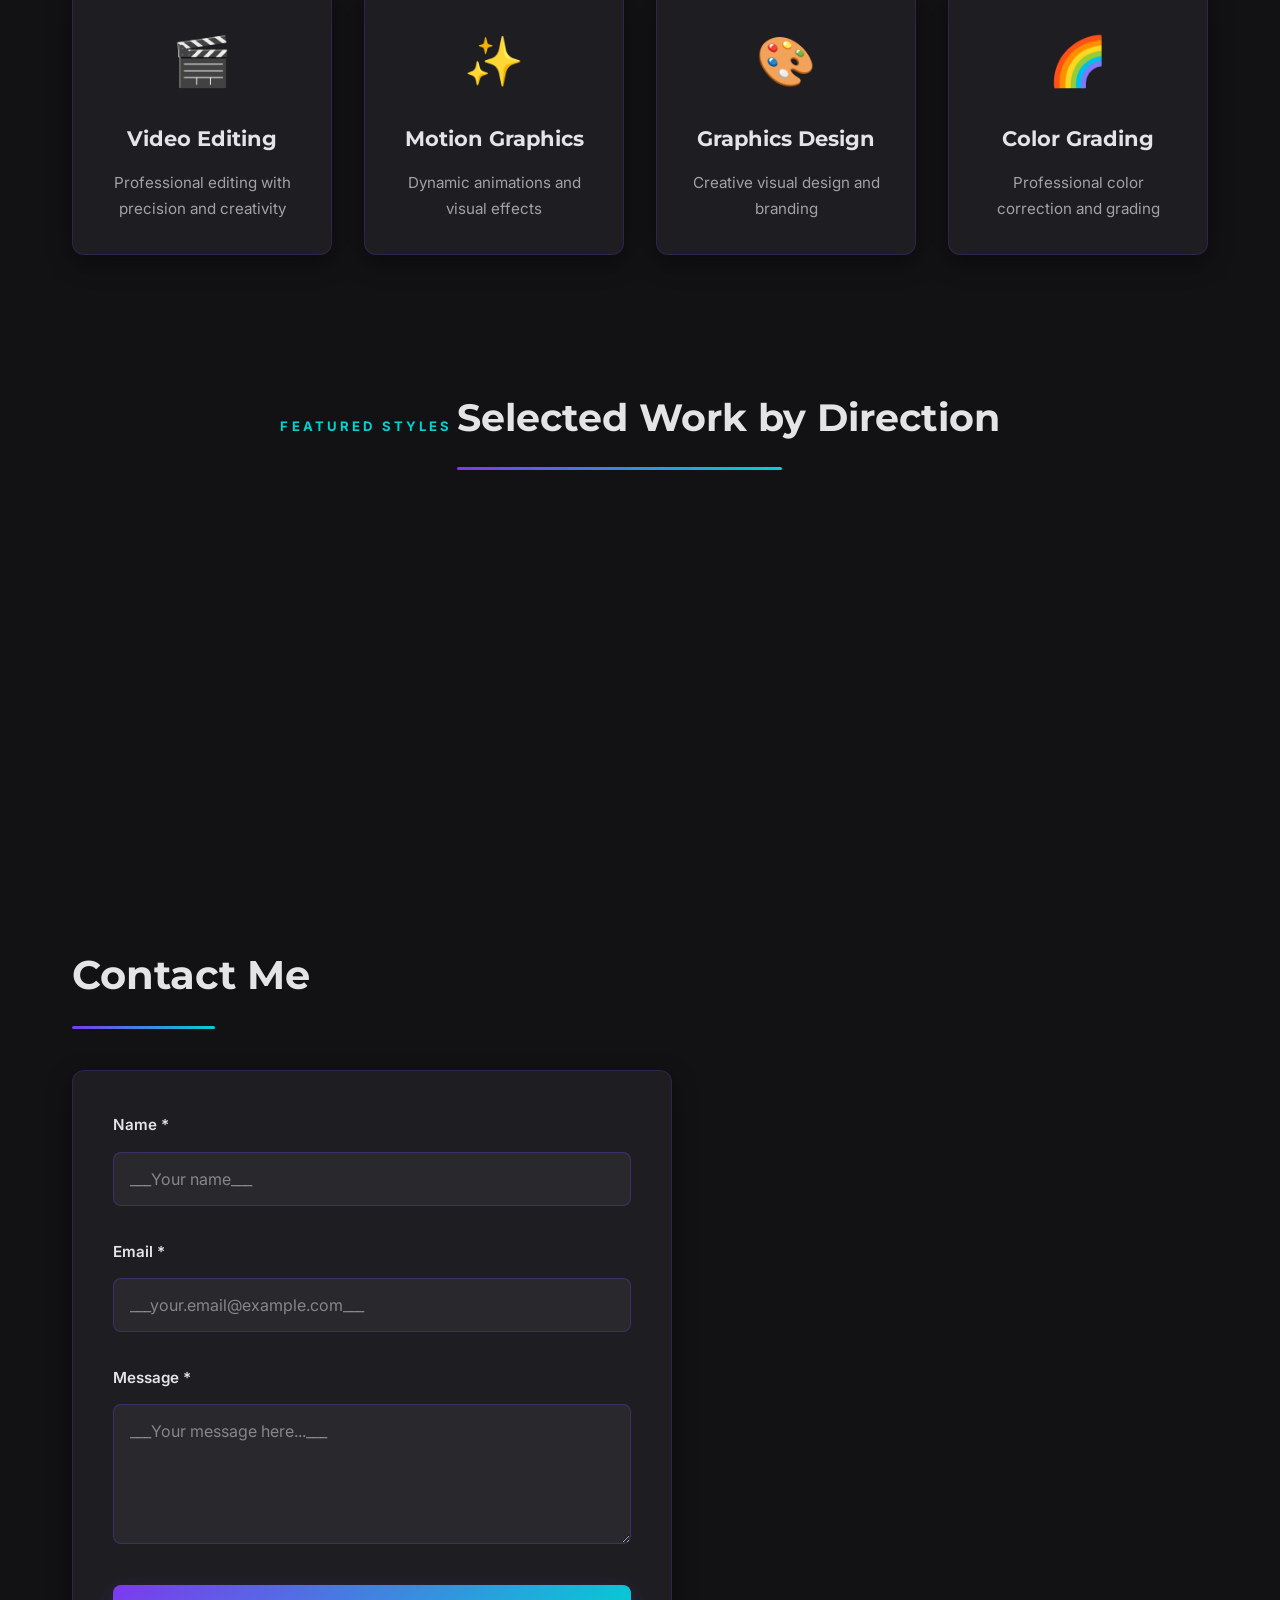
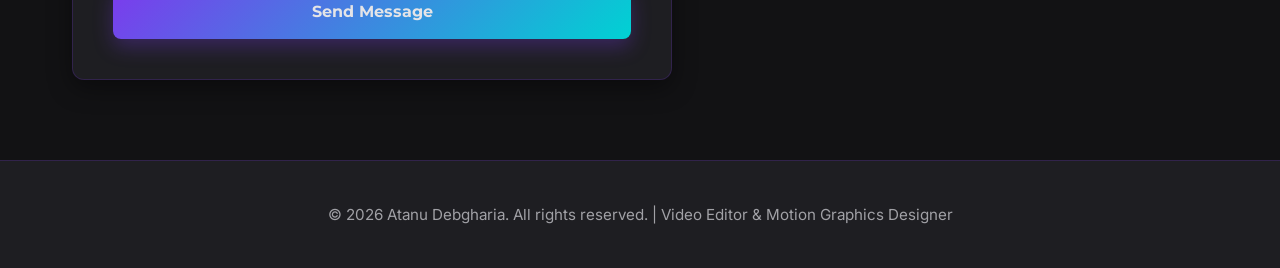
==== commit aecdd9c2: "Add files via upload" ====
--- a/index.html
+++ b/index.html
@@ -12,28 +12,66 @@
     <link rel="stylesheet" href="./styles.css">
 </head>
 <body>
+    <header class="site-nav">
+        <div class="site-nav__inner">
+            <a href="#home" class="site-nav__brand">ATANU DEBGHARIA</a>
+            <nav class="site-nav__links" aria-label="Primary navigation">
+                <a href="#home">Home</a>
+                <a href="#portfolio">Portfolio</a>
+                <div class="dropdown site-nav__dropdown">
+                    <button class="site-nav__dropdown-toggle" type="button" aria-expanded="false">Tools I Use</button>
+                    <div class="dropdown-menu site-nav__dropdown-menu" role="menu">
+                        <a href="#portfolio" class="dropdown-item">
+                            <span class="dropdown-item__title">Photoshop</span>
+                            <span class="dropdown-item__text">For creative assets, matte painting, and high-converting thumbnails.</span>
+                        </a>
+                        <a href="#portfolio" class="dropdown-item">
+                            <span class="dropdown-item__title">After Effects</span>
+                            <span class="dropdown-item__text">For advanced motion graphics, VFX, and dynamic visual animations.</span>
+                        </a>
+                        <a href="#portfolio" class="dropdown-item">
+                            <span class="dropdown-item__title">DaVinci Resolve</span>
+                            <span class="dropdown-item__text">For Hollywood-level color grading and precision tracking.</span>
+                        </a>
+                        <a href="#portfolio" class="dropdown-item">
+                            <span class="dropdown-item__title">Premiere Pro</span>
+                            <span class="dropdown-item__text">For seamless multi-cam syncing and efficient timeline editing.</span>
+                        </a>
+                        <a href="#portfolio" class="dropdown-item">
+                            <span class="dropdown-item__title">CapCut</span>
+                            <span class="dropdown-item__text">For fast-paced short-form reels and TikTok content optimized for retention.</span>
+                        </a>
+                        <a href="#portfolio" class="dropdown-item">
+                            <span class="dropdown-item__title">Alight Motion</span>
+                            <span class="dropdown-item__text">For fluid, keyframed motion graphics and quick mobile edits.</span>
+                        </a>
+                    </div>
+                </div>
+                <a href="#about">About</a>
+            </nav>
+            <div class="site-nav__socials">
+                <a href="https://www.instagram.com/atanu_debgharia?igsh=NzFocnFiMG1kc2Vj" target="_blank" rel="noopener noreferrer" aria-label="Instagram">
+                    <svg viewBox="0 0 24 24" aria-hidden="true"><path d="M7.5 2h9A5.5 5.5 0 0 1 22 7.5v9a5.5 5.5 0 0 1-5.5 5.5h-9A5.5 5.5 0 0 1 2 16.5v-9A5.5 5.5 0 0 1 7.5 2Zm0 2A3.5 3.5 0 0 0 4 7.5v9A3.5 3.5 0 0 0 7.5 20h9a3.5 3.5 0 0 0 3.5-3.5v-9A3.5 3.5 0 0 0 16.5 4h-9Zm4.5 3.25A4.25 4.25 0 1 1 7.75 11.5 4.25 4.25 0 0 1 12 7.25Zm0 2A2.25 2.25 0 1 0 14.25 11.5 2.25 2.25 0 0 0 12 9.25Zm5.25-2.5a1 1 0 1 1-1 1 1 1 0 0 1 1-1Z"/></svg>
+                </a>
+                <a href="https://www.linkedin.com/in/atanu-debgharia-003837260?utm_source=share_via&utm_content=profile&utm_medium=member_android" target="_blank" rel="noopener noreferrer" aria-label="LinkedIn">
+                    <svg viewBox="0 0 24 24" aria-hidden="true"><path d="M6.94 8.5A1.56 1.56 0 1 1 6.94 5.38a1.56 1.56 0 0 1 0 3.12ZM5.5 9.75h2.88V18H5.5Zm4.63 0h2.76v1.13h.04c.38-.72 1.32-1.48 2.72-1.48 2.91 0 3.45 1.92 3.45 4.41V18h-2.88v-7.13c0-1.7-.03-3.89-2.37-3.89-2.38 0-2.74 1.86-2.74 3.77V18H10.13Z"/></svg>
+                </a>
+                <a href="https://youtube.com/@ad_editz312?si=9ZdCt9KiFDelP9Cx" target="_blank" rel="noopener noreferrer" aria-label="YouTube">
+                    <svg viewBox="0 0 24 24" aria-hidden="true"><path d="M21.58 7.19a2.5 2.5 0 0 0-1.76-1.77C18.25 5 12 5 12 5s-6.25 0-7.82.42A2.5 2.5 0 0 0 2.42 7.19 26.1 26.1 0 0 0 2 12a26.1 26.1 0 0 0 .42 4.81 2.5 2.5 0 0 0 1.76 1.77C5.75 19 12 19 12 19s6.25 0 7.82-.42a2.5 2.5 0 0 0 1.76-1.77A26.1 26.1 0 0 0 22 12a26.1 26.1 0 0 0-.42-4.81ZM10 15.5v-7l6 3.5-6 3.5Z"/></svg>
+                </a>
+                <a href="https://www.facebook.com/share/1Bx6eXw6pM/" target="_blank" rel="noopener noreferrer" aria-label="Facebook">
+                    <svg viewBox="0 0 24 24" aria-hidden="true"><path d="M13.5 20v-7h2.34l.35-2.7H13.5V3.91c0-.78.22-1.31 1.33-1.31h1.42V.14A19.2 19.2 0 0 0 14.2 0c-2.05 0-3.45 1.25-3.45 3.54v1.76H8.4V8.3h2.35v7h2.75Z"/></svg>
+                </a>
+            </div>
+        </div>
+    </header>
+
     <!-- Hero Video Background -->
-    <div class="hero-section">
+    <div class="hero-section" id="home">
         <video autoplay muted loop class="hero-video" playsinline>
             <source src="" type="video/mp4">
         </video>
         <div class="hero-overlay"></div>
-        
-        <!-- Glassmorphic Navigation Bar -->
-        <nav class="glass-nav">
-            <button type="button" class="nav-menu-btn" aria-expanded="false" aria-controls="navDropdown" aria-label="Open navigation menu">
-                <span class="nav-menu-icon">
-                    <span class="nav-menu-line line-1"></span>
-                    <span class="nav-menu-line line-2"></span>
-                </span>
-            </button>
-            <div class="nav-dropdown" id="navDropdown" aria-hidden="true">
-                <a href="#about">About</a>
-                <a href="#skills">Skills</a>
-                <a href="#projects">Work</a>
-                <a href="#contact">Contact</a>
-            </div>
-        </nav>
 
         <!-- Header Content -->
         <header class="hero-header">
@@ -45,7 +83,7 @@
             <p class="header-subtitle">Professional Video Editor & Motion Graphics Designer</p>
             <p class="header-experience">4+ Years of Creative Excellence</p>
             <div class="hero-actions">
-                <a href="#projects" class="hero-btn hero-btn-primary">View My Work</a>
+                <a href="#portfolio" class="hero-btn hero-btn-primary">View My Work</a>
                 <a href="#contact" class="hero-btn hero-btn-secondary">Let's Talk</a>
             </div>
         </header>
@@ -86,75 +124,28 @@
             </div>
         </section>
 
-        <!-- Projects Section -->
-        <section id="projects">
-            <h2>My Work</h2>
-            <div class="projects-grid">
-                <!-- Project 1 -->
-                <div class="project" data-project-id="1">
-                    <div class="project-thumbnail">
-                        <video autoplay muted loop class="project-video" playsinline>
-                            <source src="" type="video/mp4">
-                        </video>
-                        <div class="project-overlay">
-                            <span class="play-icon">▶</span>
-                        </div>
-                    </div>
-                    <div class="project-content">
-                        <h3>📹 Corporate Video Production</h3>
-                        <p>High-quality corporate video featuring motion graphics and professional color grading for a tech startup.</p>
-                        <div class="project-expanded-content">
-                            <p><strong>Services:</strong> Video Editing, Motion Graphics, Color Grading</p>
-                            <p><strong>Duration:</strong> 2 minutes promotional video</p>
-                            <p><strong>Result:</strong> Increased brand engagement by 45%</p>
-                        </div>
-                        <span class="project-toggle">+ Learn More</span>
-                    </div>
-                </div>
-
-                <!-- Project 2 -->
-                <div class="project" data-project-id="2">
-                    <div class="project-thumbnail">
-                        <video autoplay muted loop class="project-video" playsinline>
-                            <source src="" type="video/mp4">
-                        </video>
-                        <div class="project-overlay">
-                            <span class="play-icon">▶</span>
-                        </div>
-                    </div>
-                    <div class="project-content">
-                        <h3>🎞️ Social Media Content Series</h3>
-                        <p>Creative graphics design and editing for a social media marketing campaign across multiple platforms.</p>
-                        <div class="project-expanded-content">
-                            <p><strong>Services:</strong> Graphics Design, Video Editing</p>
-                            <p><strong>Platforms:</strong> Instagram, TikTok, YouTube</p>
-                            <p><strong>Reach:</strong> 500K+ impressions across platforms</p>
-                        </div>
-                        <span class="project-toggle">+ Learn More</span>
-                    </div>
-                </div>
-
-                <!-- Project 3 -->
-                <div class="project" data-project-id="3">
-                    <div class="project-thumbnail">
-                        <video autoplay muted loop class="project-video" playsinline>
-                            <source src="" type="video/mp4">
-                        </video>
-                        <div class="project-overlay">
-                            <span class="play-icon">▶</span>
-                        </div>
-                    </div>
-                    <div class="project-content">
-                        <h3>🎬 Professional Color Grade & Restoration</h3>
-                        <p>Complete color grading and restoration of archived footage with motion graphics overlay.</p>
-                        <div class="project-expanded-content">
-                            <p><strong>Services:</strong> Color Grading, Motion Graphics, Editing</p>
-                            <p><strong>Challenge:</strong> Restoring old footage to modern standards</p>
-                            <p><strong>Achievement:</strong> Successfully brought archival content to broadcast quality</p>
-                        </div>
-                        <span class="project-toggle">+ Learn More</span>
-                    </div>
-                </div>
+        <!-- Portfolio Section -->
+        <section id="portfolio" class="portfolio-section">
+            <div class="section-heading">
+                <p class="section-eyebrow">Featured Styles</p>
+                <h2>Selected Work by Direction</h2>
+            </div>
+            <div class="portfolio-grid">
+                <article class="portfolio-card portfolio-card--motion">
+                    <div class="portfolio-card__icon">⚡</div>
+                    <h3>Motion Graphics &amp; VFX</h3>
+                    <p>Bold animated identities, cinematic transitions, and polished visual effects designed to make every frame feel premium.</p>
+                </article>
+                <article class="portfolio-card portfolio-card--cinematic">
+                    <div class="portfolio-card__icon">🎞️</div>
+                    <h3>Cinematic &amp; Color Grading</h3>
+                    <p>Film-like storytelling, rich tonal contrast, and clean grading workflows crafted for immersive visual impact.</p>
+                </article>
+                <article class="portfolio-card portfolio-card--creator">
+                    <div class="portfolio-card__icon">📱</div>
+                    <h3>Creator Content &amp; Short-form</h3>
+                    <p>High-retention reels, TikTok edits, and social-first visuals tuned for rapid audience engagement.</p>
+                </article>
             </div>
         </section>
 
--- a/styles.css
+++ b/styles.css
@@ -33,6 +33,231 @@
     background: var(--bg-primary);
     min-height: 100vh;
     overflow-x: hidden;
+    padding-top: 92px;
+}
+
+.site-nav {
+    position: fixed;
+    top: 0;
+    left: 0;
+    width: 100%;
+    z-index: 1000;
+    background: rgba(8, 10, 14, 0.84);
+    backdrop-filter: blur(16px);
+    -webkit-backdrop-filter: blur(16px);
+    border-bottom: 1px solid rgba(255, 255, 255, 0.08);
+    box-shadow: 0 10px 35px rgba(0, 0, 0, 0.24);
+}
+
+.site-nav__inner {
+    max-width: 1280px;
+    margin: 0 auto;
+    min-height: 78px;
+    padding: 0.9rem 1.25rem;
+    display: flex;
+    align-items: center;
+    justify-content: space-between;
+    gap: 1rem;
+}
+
+.site-nav__brand {
+    color: var(--text-primary);
+    text-decoration: none;
+    font-family: 'Montserrat', sans-serif;
+    font-size: 0.98rem;
+    font-weight: 800;
+    letter-spacing: 0.24em;
+    text-transform: uppercase;
+    white-space: nowrap;
+}
+
+.site-nav__links {
+    display: flex;
+    align-items: center;
+    justify-content: center;
+    gap: 1.25rem;
+    flex: 1;
+}
+
+.site-nav__links > a,
+.site-nav__dropdown-toggle {
+    color: var(--text-secondary);
+    text-decoration: none;
+    font-weight: 600;
+    background: transparent;
+    border: 0;
+    cursor: pointer;
+    padding: 0.35rem 0;
+    transition: color 0.25s ease;
+}
+
+.site-nav__links > a:hover,
+.site-nav__links > a:focus-visible,
+.site-nav__dropdown-toggle:hover,
+.site-nav__dropdown-toggle:focus-visible {
+    color: var(--accent-neon);
+}
+
+.dropdown {
+    position: relative;
+    display: inline-block;
+}
+
+.site-nav__dropdown-menu {
+    display: none;
+    position: absolute;
+    top: calc(100% + 0.75rem);
+    left: 50%;
+    transform: translateX(-50%);
+    min-width: 320px;
+    padding: 0.75rem;
+    border-radius: 18px;
+    background: rgba(10, 12, 16, 0.96);
+    backdrop-filter: blur(10px);
+    -webkit-backdrop-filter: blur(10px);
+    border: 1px solid rgba(255, 255, 255, 0.08);
+    box-shadow: 0 20px 45px rgba(0, 0, 0, 0.35);
+}
+
+.dropdown:hover .site-nav__dropdown-menu,
+.dropdown:focus-within .site-nav__dropdown-menu,
+.dropdown.open .site-nav__dropdown-menu {
+    display: flex;
+    flex-direction: column;
+    gap: 10px;
+}
+
+.dropdown-item {
+    display: flex;
+    flex-direction: column;
+    gap: 0.2rem;
+    padding: 0.8rem 0.9rem;
+    border-radius: 12px;
+    color: var(--text-primary);
+    text-decoration: none;
+    transition: background 0.2s ease, transform 0.2s ease;
+}
+
+.dropdown-item:hover,
+.dropdown-item:focus-visible {
+    background: rgba(255, 255, 255, 0.06);
+    transform: translateX(2px);
+}
+
+.dropdown-item__title {
+    font-weight: 700;
+    color: var(--text-primary);
+}
+
+.dropdown-item__text {
+    font-size: 0.86rem;
+    color: var(--text-secondary);
+    line-height: 1.45;
+}
+
+.site-nav__socials {
+    display: flex;
+    align-items: center;
+    justify-content: center;
+    gap: 0.55rem;
+    flex-wrap: wrap;
+}
+
+.site-nav__socials a {
+    width: 38px;
+    height: 38px;
+    display: flex;
+    align-items: center;
+    justify-content: center;
+    border-radius: 50%;
+    color: var(--text-primary);
+    background: rgba(255, 255, 255, 0.06);
+    border: 1px solid rgba(255, 255, 255, 0.08);
+    transition: transform 0.25s ease, border-color 0.25s ease, color 0.25s ease;
+}
+
+.site-nav__socials a:hover,
+.site-nav__socials a:focus-visible {
+    color: #00ffcc;
+    border-color: rgba(0, 255, 204, 0.45);
+    transform: translateY(-3px);
+}
+
+.site-nav__socials svg {
+    width: 16px;
+    height: 16px;
+    fill: currentColor;
+}
+
+.portfolio-section {
+    padding: 3rem 0 2rem;
+}
+
+.section-heading {
+    text-align: center;
+    margin-bottom: 2rem;
+}
+
+.section-eyebrow {
+    display: inline-block;
+    margin-bottom: 0.45rem;
+    font-size: 0.82rem;
+    font-weight: 700;
+    letter-spacing: 0.24em;
+    text-transform: uppercase;
+    color: var(--accent-neon);
+}
+
+.section-heading h2 {
+    font-size: clamp(1.8rem, 3vw, 2.45rem);
+    font-family: 'Montserrat', sans-serif;
+    color: var(--text-primary);
+}
+
+.portfolio-grid {
+    display: grid;
+    grid-template-columns: repeat(3, minmax(0, 1fr));
+    gap: 1.25rem;
+}
+
+.portfolio-card {
+    padding: 1.5rem;
+    border-radius: 22px;
+    border: 1px solid rgba(255, 255, 255, 0.08);
+    background: linear-gradient(135deg, rgba(255, 255, 255, 0.04), rgba(255, 255, 255, 0.02));
+    backdrop-filter: blur(12px);
+    -webkit-backdrop-filter: blur(12px);
+    box-shadow: 0 16px 40px rgba(0, 0, 0, 0.2);
+    transition: transform 0.25s ease, border-color 0.25s ease, box-shadow 0.25s ease;
+}
+
+.portfolio-card:hover {
+    transform: translateY(-6px);
+    border-color: rgba(0, 210, 211, 0.3);
+    box-shadow: 0 24px 50px rgba(0, 0, 0, 0.28);
+}
+
+.portfolio-card__icon {
+    width: 48px;
+    height: 48px;
+    display: grid;
+    place-items: center;
+    border-radius: 14px;
+    font-size: 1.2rem;
+    background: rgba(0, 210, 211, 0.12);
+    color: var(--accent-neon);
+    margin-bottom: 1rem;
+}
+
+.portfolio-card h3 {
+    margin-bottom: 0.6rem;
+    font-size: 1.15rem;
+    color: var(--text-primary);
+}
+
+.portfolio-card p {
+    color: var(--text-secondary);
+    font-size: 0.95rem;
 }
 
 /* ========================================
@@ -784,6 +1009,39 @@
    RESPONSIVE DESIGN
    ======================================== */
 
+@media (max-width: 768px) {
+    .site-nav__links,
+    .site-nav__socials {
+        display: none;
+    }
+
+    .site-nav__inner {
+        min-height: 68px;
+        justify-content: space-between;
+    }
+
+    .hero-header {
+        width: min(100%, calc(100% - 1.25rem));
+        padding: 1.4rem 1rem;
+    }
+
+    .hero-header h1 {
+        font-size: 2.4rem;
+        line-height: 1.1;
+    }
+
+    .hero-actions {
+        flex-direction: column;
+        width: 100%;
+        gap: 0.8rem;
+    }
+
+    .hero-actions a {
+        width: 100%;
+        text-align: center;
+    }
+}
+
 @media (max-width: 1024px) {
     .hero-header h1 {
         font-size: 3rem;
